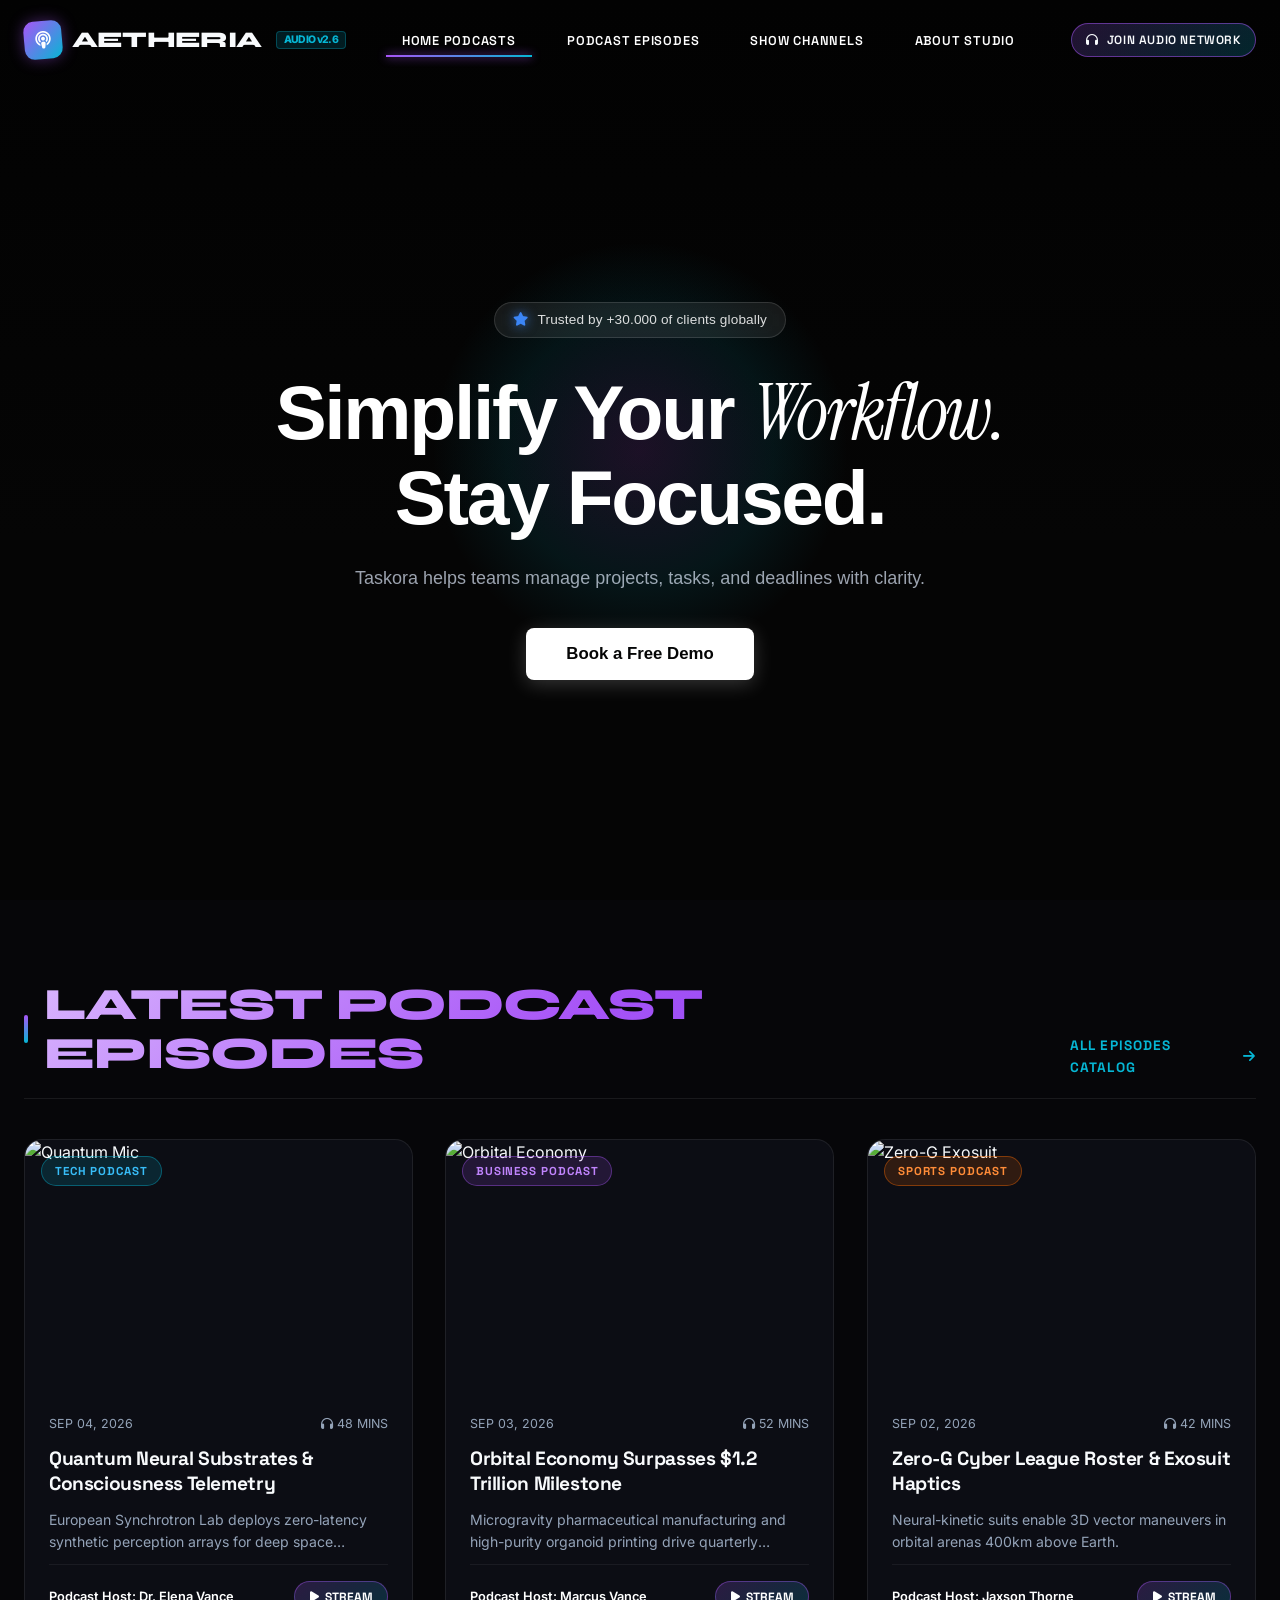
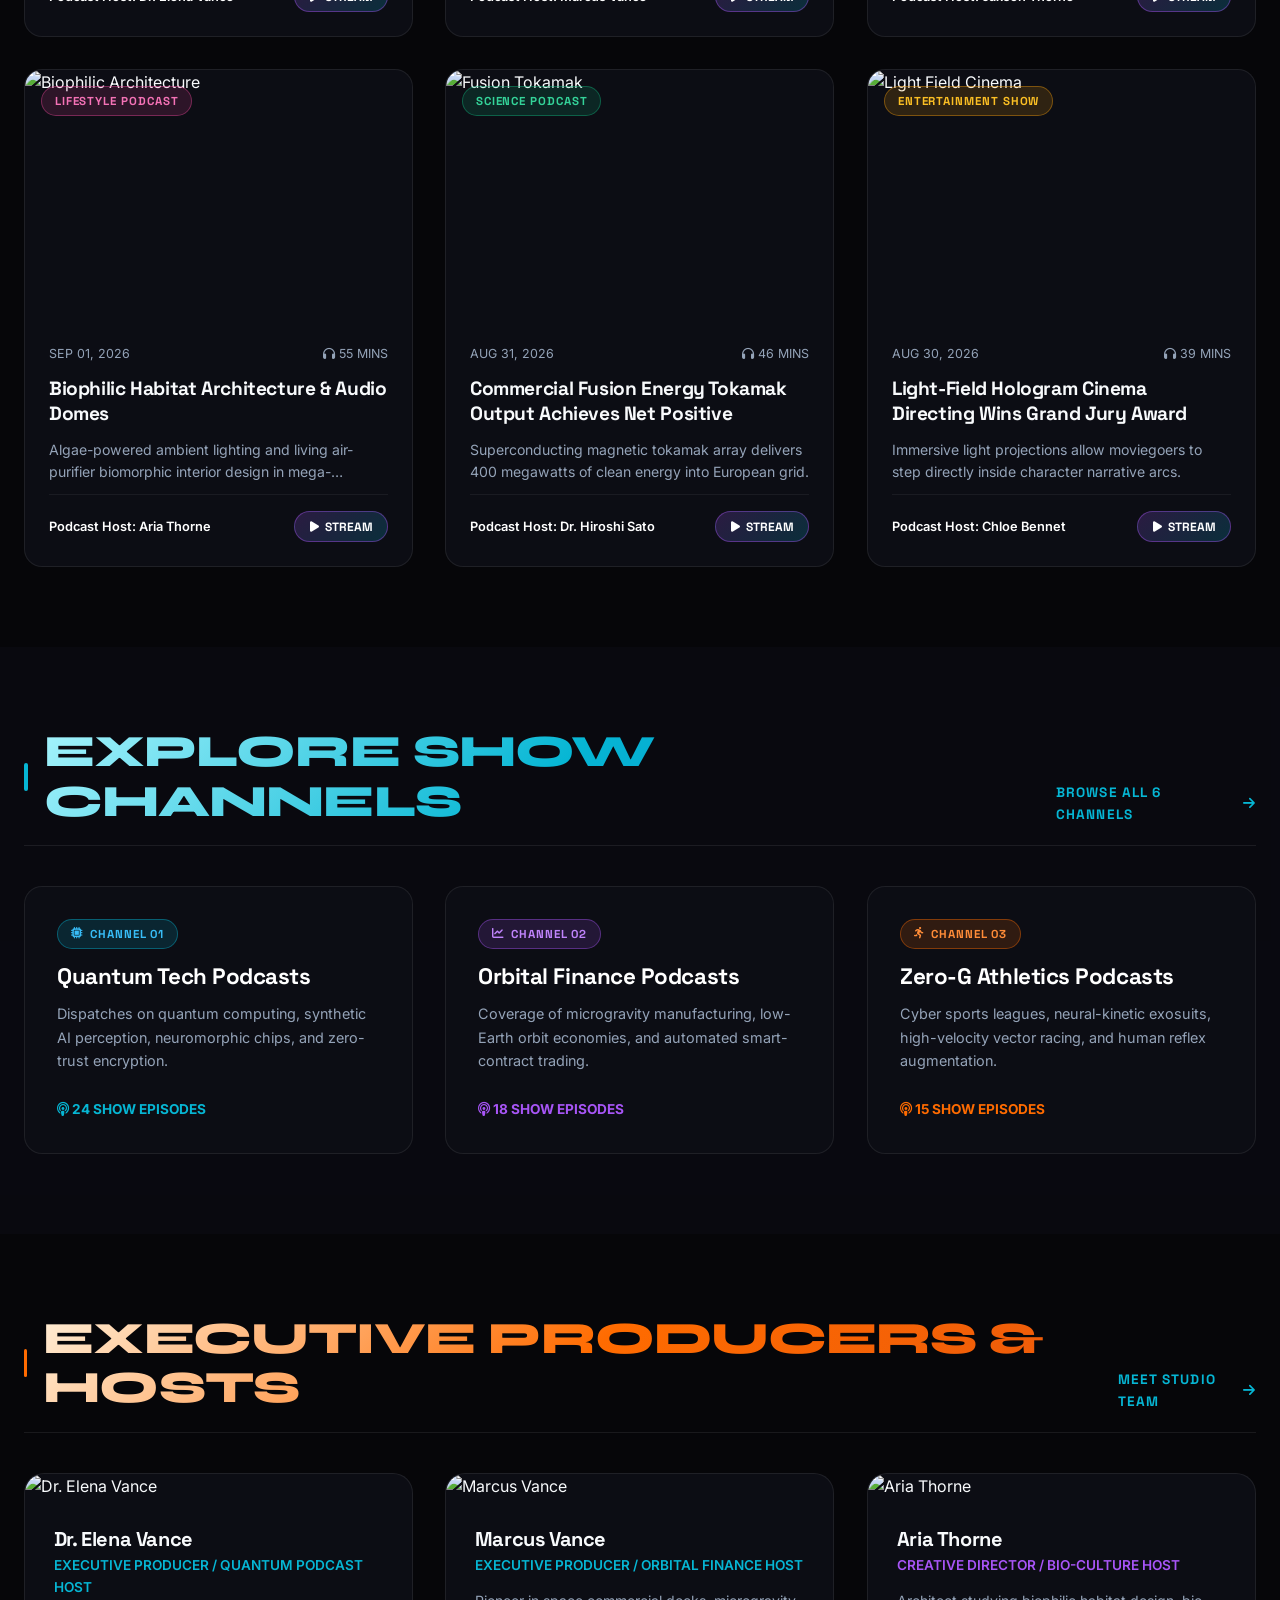
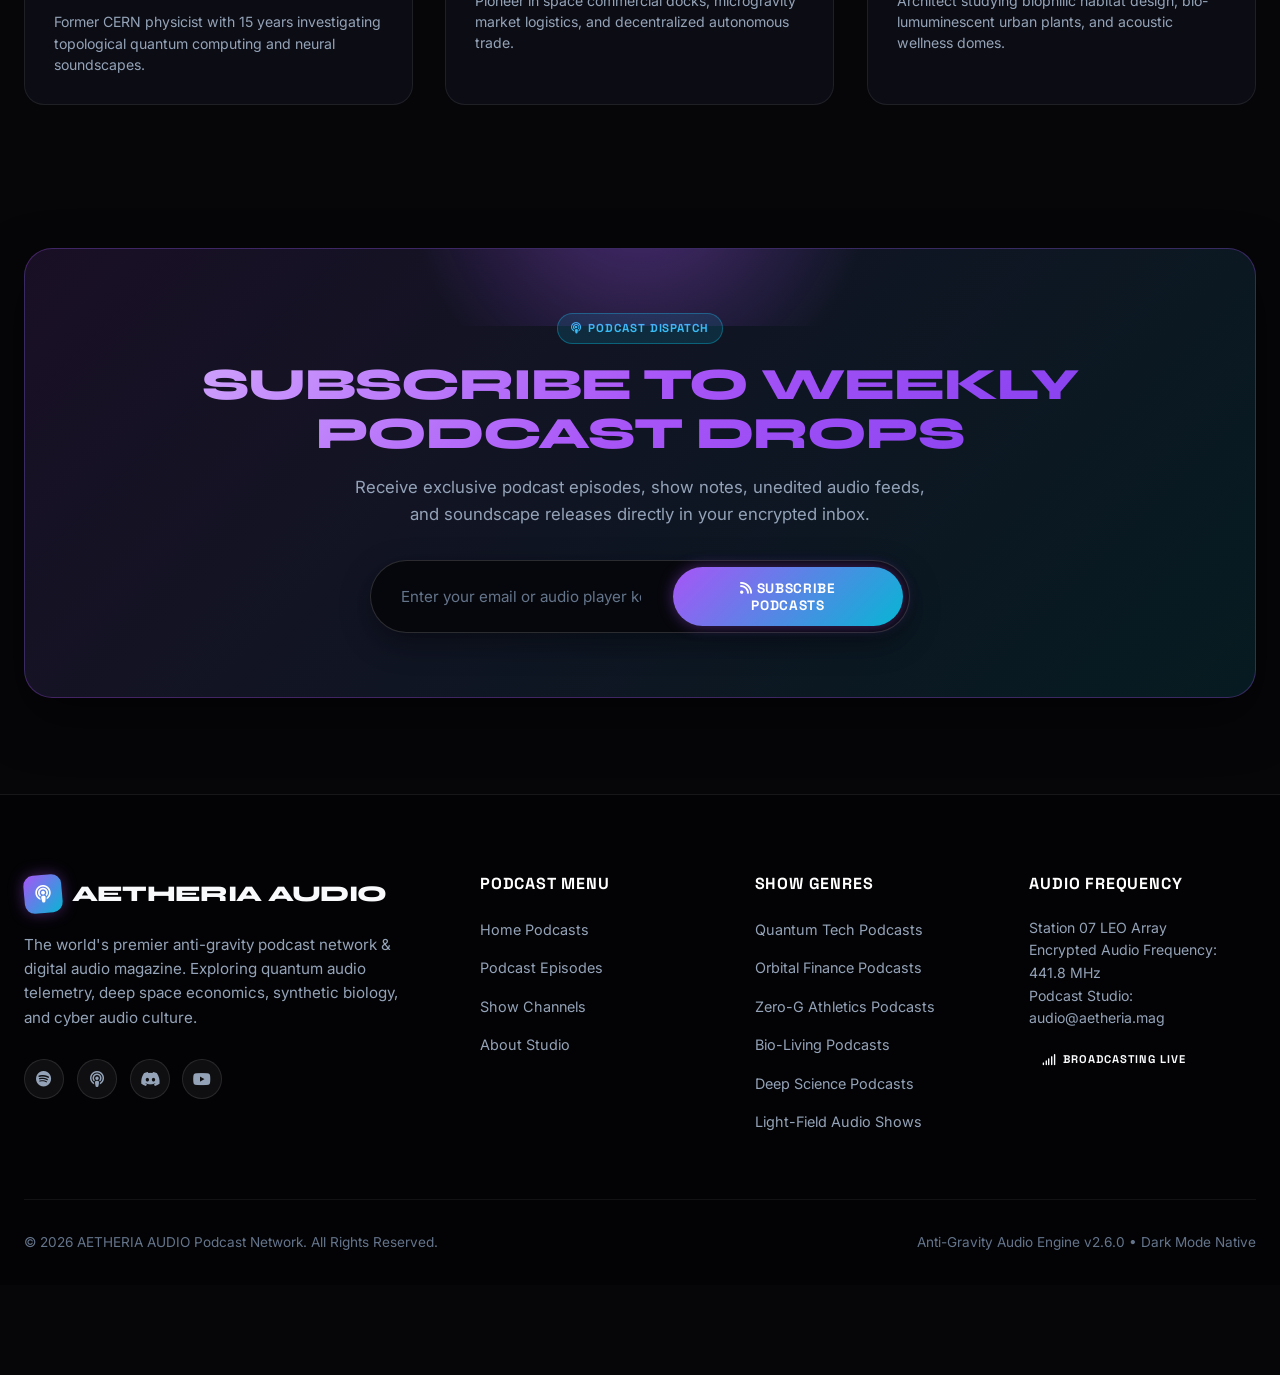
==== index.html @ 80ccce81 "Initial commit" ====
<!DOCTYPE html>
<html lang="en">
<head>
  <meta charset="UTF-8">
  <meta name="viewport" content="width=device-width, initial-scale=1.0">
  <title>AETHERIA AUDIO — Anti-Gravity Futuristic Podcast Magazine</title>
  <meta name="description" content="AETHERIA AUDIO is the world's premier anti-gravity podcast network and digital audio broadcast magazine covering quantum AI, orbital economics, cyber culture, zero-g athletics, and deep science audio episodes.">
  
  <!-- Font Awesome Icons -->
  <link rel="stylesheet" href="https://cdnjs.cloudflare.com/ajax/libs/font-awesome/6.4.0/css/all.min.css">
  <!-- Stylesheets -->
  <link rel="stylesheet" href="css/style.css">
</head>
<body>

  <!-- Custom Cursor Glow -->
  <div id="cursor-glow"></div>

  <!-- Background Particles Canvas -->
  <canvas id="particles-canvas"></canvas>

  <!-- TASKORA SaaS HERO SECTION -->
  <section class="taskora-hero-section">
    
    <!-- 1. HERO BACKGROUND VIDEO -->
    <div class="taskora-video-container">
      <video autoplay loop muted playsinline class="taskora-video-bg">
        <source src="https://d8j0ntlcm91z4.cloudfront.net/user_38xzZboKViGWJOttwIXH07lWA1P/hf_20260201_052917_7fc4e418-3123-40bf-b5ba-394c28eb4b3a.mp4" type="video/mp4">
      </video>
      <div class="taskora-video-overlay"></div>
      <div class="taskora-bottom-fade"></div>
    </div>

    <!-- Header Top Info Bar & Main Navigation Header Wrapper -->
    <header class="news-page-header">
      


      <!-- Main Navigation Header -->
      <div class="main-header">
        <div class="container nav-container">
          <a href="index.html" class="brand-logo">
            <div class="brand-icon"><i class="fas fa-podcast"></i></div>
            AETHERIA <span class="brand-tag">AUDIO v2.6</span>
          </a>

          <!-- PODCAST NAVIGATION MENU -->
          <ul class="nav-menu">
            <li><a href="index.html" class="nav-link active">HOME PODCASTS</a></li>
            <li><a href="news.html" class="nav-link">PODCAST EPISODES</a></li>
            <li><a href="categories.html" class="nav-link">SHOW CHANNELS</a></li>
            <li><a href="about.html" class="nav-link">ABOUT STUDIO</a></li>
          </ul>

          <div class="nav-actions">
            <button class="btn-header-sub" onclick="document.getElementById('newsletter-box').scrollIntoView({behavior:'smooth'})">
              <i class="fas fa-headphones"></i> JOIN AUDIO NETWORK
            </button>
            <button class="mobile-nav-toggle" aria-label="Toggle Navigation">
              <i class="fas fa-bars"></i>
            </button>
          </div>
        </div>
      </div>
    </header>

    <!-- 3. HERO CONTENT CONTAINER -->
    <div class="taskora-hero-content">
      
      <!-- TRUSTED BADGE -->
      <div class="taskora-trusted-badge anim-taskora-fade-1">
        <span class="badge-star"><i class="fas fa-star"></i></span>
        <span class="badge-text">Trusted by +30.000 of clients globally</span>
      </div>

      <!-- MAIN HEADLINE -->
      <h1 class="taskora-headline anim-taskora-fade-2">
        Simplify Your <span class="workflow-serif">Workflow.</span><br>Stay Focused.
      </h1>

      <!-- SUBHEADLINE -->
      <p class="taskora-subheadline anim-taskora-fade-3">
        Taskora helps teams manage projects, tasks, and deadlines with clarity.
      </p>

      <!-- PRIMARY CTA -->
      <div class="taskora-cta-wrap anim-taskora-fade-4">
        <button class="btn-taskora-cta" onclick="showToast('Demo request received! A Taskora Specialist will reach out shortly.')">
          Book a Free Demo
        </button>
      </div>
    </section>

    <!-- LATEST PODCAST EPISODES GRID -->
    <section class="section-padding">
      <div class="container">
        <div class="section-header">
          <div class="section-title-wrapper">
            <div class="section-accent-line"></div>
            <h2 class="headline-section text-gradient-purple">LATEST PODCAST EPISODES</h2>
          </div>
          <a href="news.html" class="view-all-link">ALL EPISODES CATALOG <i class="fas fa-arrow-right"></i></a>
        </div>

        <div class="grid-3">
          
          <article class="anti-gravity-card" data-article-id="1">
            <div class="podcast-cover-wrap">
              <img src="https://images.unsplash.com/photo-1590602847861-f357a9332bbc?auto=format&fit=crop&w=800&q=80" alt="Quantum Mic">
              <span class="badge-category badge-tech" style="position: absolute; top: 1rem; left: 1rem; z-index: 2;">TECH PODCAST</span>
              <div class="play-overlay">
                <button class="podcast-play-btn"><i class="fas fa-play"></i></button>
              </div>
            </div>
            <div class="article-card-body">
              <div class="article-meta">
                <span>SEP 04, 2026</span>
                <span><i class="fas fa-headphones"></i> 48 MINS</span>
              </div>
              <h3 class="article-title">Quantum Neural Substrates & Consciousness Telemetry</h3>
              <p class="article-snippet">European Synchrotron Lab deploys zero-latency synthetic perception arrays for deep space exploration.</p>
              <div class="article-footer">
                <span style="font-weight: 600; color: #fff;">Podcast Host: Dr. Elena Vance</span>
                <button class="btn-listen-now"><i class="fas fa-play"></i> STREAM</button>
              </div>
            </div>
          </article>

          <article class="anti-gravity-card" data-article-id="2">
            <div class="podcast-cover-wrap">
              <img src="https://images.unsplash.com/photo-1478737270239-2f02b77fc618?auto=format&fit=crop&w=800&q=80" alt="Orbital Economy">
              <span class="badge-category badge-business" style="position: absolute; top: 1rem; left: 1rem; z-index: 2;">BUSINESS PODCAST</span>
              <div class="play-overlay">
                <button class="podcast-play-btn"><i class="fas fa-play"></i></button>
              </div>
            </div>
            <div class="article-card-body">
              <div class="article-meta">
                <span>SEP 03, 2026</span>
                <span><i class="fas fa-headphones"></i> 52 MINS</span>
              </div>
              <h3 class="article-title">Orbital Economy Surpasses $1.2 Trillion Milestone</h3>
              <p class="article-snippet">Microgravity pharmaceutical manufacturing and high-purity organoid printing drive quarterly growth.</p>
              <div class="article-footer">
                <span style="font-weight: 600; color: #fff;">Podcast Host: Marcus Vance</span>
                <button class="btn-listen-now"><i class="fas fa-play"></i> STREAM</button>
              </div>
            </div>
          </article>

          <article class="anti-gravity-card" data-article-id="3">
            <div class="podcast-cover-wrap">
              <img src="https://images.unsplash.com/photo-1511671782779-c97d3d27a1d4?auto=format&fit=crop&w=800&q=80" alt="Zero-G Exosuit">
              <span class="badge-category badge-sports" style="position: absolute; top: 1rem; left: 1rem; z-index: 2;">SPORTS PODCAST</span>
              <div class="play-overlay">
                <button class="podcast-play-btn"><i class="fas fa-play"></i></button>
              </div>
            </div>
            <div class="article-card-body">
              <div class="article-meta">
                <span>SEP 02, 2026</span>
                <span><i class="fas fa-headphones"></i> 42 MINS</span>
              </div>
              <h3 class="article-title">Zero-G Cyber League Roster & Exosuit Haptics</h3>
              <p class="article-snippet">Neural-kinetic suits enable 3D vector maneuvers in orbital arenas 400km above Earth.</p>
              <div class="article-footer">
                <span style="font-weight: 600; color: #fff;">Podcast Host: Jaxson Thorne</span>
                <button class="btn-listen-now"><i class="fas fa-play"></i> STREAM</button>
              </div>
            </div>
          </article>

          <article class="anti-gravity-card" data-article-id="4">
            <div class="podcast-cover-wrap">
              <img src="https://images.unsplash.com/photo-1598488035139-bdbb2231ce04?auto=format&fit=crop&w=800&q=80" alt="Biophilic Architecture">
              <span class="badge-category badge-lifestyle" style="position: absolute; top: 1rem; left: 1rem; z-index: 2;">LIFESTYLE PODCAST</span>
              <div class="play-overlay">
                <button class="podcast-play-btn"><i class="fas fa-play"></i></button>
              </div>
            </div>
            <div class="article-card-body">
              <div class="article-meta">
                <span>SEP 01, 2026</span>
                <span><i class="fas fa-headphones"></i> 55 MINS</span>
              </div>
              <h3 class="article-title">Biophilic Habitat Architecture & Audio Domes</h3>
              <p class="article-snippet">Algae-powered ambient lighting and living air-purifier biomorphic interior design in mega-structures.</p>
              <div class="article-footer">
                <span style="font-weight: 600; color: #fff;">Podcast Host: Aria Thorne</span>
                <button class="btn-listen-now"><i class="fas fa-play"></i> STREAM</button>
              </div>
            </div>
          </article>

          <article class="anti-gravity-card" data-article-id="1">
            <div class="podcast-cover-wrap">
              <img src="https://images.unsplash.com/photo-1507668077129-56e32842fceb?auto=format&fit=crop&w=800&q=80" alt="Fusion Tokamak">
              <span class="badge-category badge-science" style="position: absolute; top: 1rem; left: 1rem; z-index: 2;">SCIENCE PODCAST</span>
              <div class="play-overlay">
                <button class="podcast-play-btn"><i class="fas fa-play"></i></button>
              </div>
            </div>
            <div class="article-card-body">
              <div class="article-meta">
                <span>AUG 31, 2026</span>
                <span><i class="fas fa-headphones"></i> 46 MINS</span>
              </div>
              <h3 class="article-title">Commercial Fusion Energy Tokamak Output Achieves Net Positive</h3>
              <p class="article-snippet">Superconducting magnetic tokamak array delivers 400 megawatts of clean energy into European grid.</p>
              <div class="article-footer">
                <span style="font-weight: 600; color: #fff;">Podcast Host: Dr. Hiroshi Sato</span>
                <button class="btn-listen-now"><i class="fas fa-play"></i> STREAM</button>
              </div>
            </div>
          </article>

          <article class="anti-gravity-card" data-article-id="2">
            <div class="podcast-cover-wrap">
              <img src="https://images.unsplash.com/photo-1489599849927-2ee91cede3ba?auto=format&fit=crop&w=800&q=80" alt="Light Field Cinema">
              <span class="badge-category badge-entertainment" style="position: absolute; top: 1rem; left: 1rem; z-index: 2;">ENTERTAINMENT SHOW</span>
              <div class="play-overlay">
                <button class="podcast-play-btn"><i class="fas fa-play"></i></button>
              </div>
            </div>
            <div class="article-card-body">
              <div class="article-meta">
                <span>AUG 30, 2026</span>
                <span><i class="fas fa-headphones"></i> 39 MINS</span>
              </div>
              <h3 class="article-title">Light-Field Hologram Cinema Directing Wins Grand Jury Award</h3>
              <p class="article-snippet">Immersive light projections allow moviegoers to step directly inside character narrative arcs.</p>
              <div class="article-footer">
                <span style="font-weight: 600; color: #fff;">Podcast Host: Chloe Bennet</span>
                <button class="btn-listen-now"><i class="fas fa-play"></i> STREAM</button>
              </div>
            </div>
          </article>

        </div>
      </div>
    </section>

    <!-- SHOW CHANNELS / PODCAST GENRES SECTION -->
    <section class="section-padding" style="background: rgba(12, 13, 20, 0.6);">
      <div class="container">
        <div class="section-header">
          <div class="section-title-wrapper">
            <div class="section-accent-line" style="background: var(--accent-cyan);"></div>
            <h2 class="headline-section text-gradient-cyan">EXPLORE SHOW CHANNELS</h2>
          </div>
          <a href="categories.html" class="view-all-link">BROWSE ALL 6 CHANNELS <i class="fas fa-arrow-right"></i></a>
        </div>

        <div class="grid-3">
          
          <div class="anti-gravity-card" style="padding: 2rem; cursor: pointer;" onclick="window.location.href='categories.html#tech'">
            <span class="badge-category badge-tech" style="margin-bottom: 1rem;"><i class="fas fa-microchip"></i> CHANNEL 01</span>
            <h3 style="font-size: 1.4rem; color: #fff; margin-bottom: 0.8rem;">Quantum Tech Podcasts</h3>
            <p style="font-size: 0.9rem; color: var(--text-muted); line-height: 1.6; margin-bottom: 1.5rem;">
              Dispatches on quantum computing, synthetic AI perception, neuromorphic chips, and zero-trust encryption.
            </p>
            <span style="color: var(--accent-cyan); font-weight: 700; font-size: 0.85rem;"><i class="fas fa-podcast"></i> 24 SHOW EPISODES</span>
          </div>

          <div class="anti-gravity-card" style="padding: 2rem; cursor: pointer;" onclick="window.location.href='categories.html#business'">
            <span class="badge-category badge-business" style="margin-bottom: 1rem;"><i class="fas fa-chart-line"></i> CHANNEL 02</span>
            <h3 style="font-size: 1.4rem; color: #fff; margin-bottom: 0.8rem;">Orbital Finance Podcasts</h3>
            <p style="font-size: 0.9rem; color: var(--text-muted); line-height: 1.6; margin-bottom: 1.5rem;">
              Coverage of microgravity manufacturing, low-Earth orbit economies, and automated smart-contract trading.
            </p>
            <span style="color: var(--accent-purple); font-weight: 700; font-size: 0.85rem;"><i class="fas fa-podcast"></i> 18 SHOW EPISODES</span>
          </div>

          <div class="anti-gravity-card" style="padding: 2rem; cursor: pointer;" onclick="window.location.href='categories.html#sports'">
            <span class="badge-category badge-sports" style="margin-bottom: 1rem;"><i class="fas fa-running"></i> CHANNEL 03</span>
            <h3 style="font-size: 1.4rem; color: #fff; margin-bottom: 0.8rem;">Zero-G Athletics Podcasts</h3>
            <p style="font-size: 0.9rem; color: var(--text-muted); line-height: 1.6; margin-bottom: 1.5rem;">
              Cyber sports leagues, neural-kinetic exosuits, high-velocity vector racing, and human reflex augmentation.
            </p>
            <span style="color: var(--accent-orange); font-weight: 700; font-size: 0.85rem;"><i class="fas fa-podcast"></i> 15 SHOW EPISODES</span>
          </div>

        </div>
      </div>
    </section>

    <!-- EXECUTIVE PRODUCERS & LEAD PODCAST ANCHORS -->
    <section class="section-padding">
      <div class="container">
        <div class="section-header">
          <div class="section-title-wrapper">
            <div class="section-accent-line" style="background: var(--accent-orange);"></div>
            <h2 class="headline-section text-gradient-orange">EXECUTIVE PRODUCERS & HOSTS</h2>
          </div>
          <a href="about.html" class="view-all-link">MEET STUDIO TEAM <i class="fas fa-arrow-right"></i></a>
        </div>

        <div class="editorial-team-grid">
          
          <div class="team-card anti-gravity-card">
            <img src="https://images.unsplash.com/photo-1534528741775-53994a69daeb?auto=format&fit=crop&w=600&q=80" alt="Dr. Elena Vance" class="team-photo">
            <div class="team-info">
              <h3 class="team-name">Dr. Elena Vance</h3>
              <p class="team-title">EXECUTIVE PRODUCER / QUANTUM PODCAST HOST</p>
              <p class="team-bio">Former CERN physicist with 15 years investigating topological quantum computing and neural soundscapes.</p>
            </div>
          </div>

          <div class="team-card anti-gravity-card">
            <img src="https://images.unsplash.com/photo-1507003211169-0a1dd7228f2d?auto=format&fit=crop&w=600&q=80" alt="Marcus Vance" class="team-photo">
            <div class="team-info">
              <h3 class="team-name">Marcus Vance</h3>
              <p class="team-title" style="color: var(--accent-cyan);">EXECUTIVE PRODUCER / ORBITAL FINANCE HOST</p>
              <p class="team-bio">Pioneer in space commercial docks, microgravity market logistics, and decentralized autonomous trade.</p>
            </div>
          </div>

          <div class="team-card anti-gravity-card">
            <img src="https://images.unsplash.com/photo-1517841905240-472988babdf9?auto=format&fit=crop&w=600&q=80" alt="Aria Thorne" class="team-photo">
            <div class="team-info">
              <h3 class="team-name">Aria Thorne</h3>
              <p class="team-title" style="color: var(--accent-purple);">CREATIVE DIRECTOR / BIO-CULTURE HOST</p>
              <p class="team-bio">Architect studying biophilic habitat design, bio-lumuminescent urban plants, and acoustic wellness domes.</p>
            </div>
          </div>

        </div>
      </div>
    </section>

    <!-- PODCAST NEWSLETTER SUBSCRIPTION SECTION -->
    <section class="container" id="newsletter-box">
      <div class="newsletter-section">
        <div class="newsletter-glow"></div>
        <span class="badge-category badge-tech" style="margin-bottom: 1rem;"><i class="fas fa-podcast"></i> PODCAST DISPATCH</span>
        <h2 class="headline-section newsletter-title text-gradient-purple">SUBSCRIBE TO WEEKLY PODCAST DROPS</h2>
        <p class="newsletter-desc">Receive exclusive podcast episodes, show notes, unedited audio feeds, and soundscape releases directly in your encrypted inbox.</p>

        <form class="newsletter-form">
          <input type="email" class="newsletter-input" placeholder="Enter your email or audio player key..." required>
          <button type="submit" class="btn-subscribe"><i class="fas fa-rss"></i> SUBSCRIBE PODCASTS</button>
        </form>
      </div>
    </section>

  </main>

  <!-- PODCAST READER MODAL -->
  <div id="article-modal" class="modal-overlay">
    <div class="modal-container">
      <button class="modal-close-btn" onclick="closeModal()"><i class="fas fa-times"></i></button>
      <div class="modal-body-content"></div>
    </div>
  </div>

  <!-- MAIN FOOTER -->
  <footer class="main-footer">
    <div class="container">
      <div class="footer-grid">
        
        <div>
          <a href="index.html" class="brand-logo">
            <div class="brand-icon"><i class="fas fa-podcast"></i></div>
            AETHERIA AUDIO
          </a>
          <p class="footer-brand-desc">
            The world's premier anti-gravity podcast network & digital audio magazine. Exploring quantum audio telemetry, deep space economics, synthetic biology, and cyber audio culture.
          </p>
          <div class="footer-socials">
            <a href="#" class="social-link" aria-label="Spotify"><i class="fab fa-spotify"></i></a>
            <a href="#" class="social-link" aria-label="Apple Podcasts"><i class="fas fa-podcast"></i></a>
            <a href="#" class="social-link" aria-label="Discord"><i class="fab fa-discord"></i></a>
            <a href="#" class="social-link" aria-label="Youtube"><i class="fab fa-youtube"></i></a>
          </div>
        </div>

        <div>
          <h4 class="footer-col-title">PODCAST MENU</h4>
          <ul class="footer-links-list">
            <li><a href="index.html">Home Podcasts</a></li>
            <li><a href="news.html">Podcast Episodes</a></li>
            <li><a href="categories.html">Show Channels</a></li>
            <li><a href="about.html">About Studio</a></li>
          </ul>
        </div>

        <div>
          <h4 class="footer-col-title">SHOW GENRES</h4>
          <ul class="footer-links-list">
            <li><a href="categories.html#tech">Quantum Tech Podcasts</a></li>
            <li><a href="categories.html#business">Orbital Finance Podcasts</a></li>
            <li><a href="categories.html#sports">Zero-G Athletics Podcasts</a></li>
            <li><a href="categories.html#lifestyle">Bio-Living Podcasts</a></li>
            <li><a href="categories.html#science">Deep Science Podcasts</a></li>
            <li><a href="categories.html#entertainment">Light-Field Audio Shows</a></li>
          </ul>
        </div>

        <div>
          <h4 class="footer-col-title">AUDIO FREQUENCY</h4>
          <p style="font-size: 0.88rem; color: var(--text-muted); line-height: 1.6; margin-bottom: 1rem;">
            Station 07 LEO Array<br>
            Encrypted Audio Frequency: 441.8 MHz<br>
            Podcast Studio: audio@aetheria.mag
          </p>
          <span class="badge-category badge-cyan" style="font-size: 0.7rem;"><i class="fas fa-signal"></i> BROADCASTING LIVE</span>
        </div>

      </div>

      <div class="footer-bottom-bar">
        <span>© 2026 AETHERIA AUDIO Podcast Network. All Rights Reserved.</span>
        <span>Anti-Gravity Audio Engine v2.6.0 • Dark Mode Native</span>
      </div>
    </div>
  </footer>

  <!-- Scripts -->
  <script src="js/main.js"></script>
</body>
</html>
---- css/style.css ----
/* ==========================================================================
   AETHERIA - ANTI-GRAVITY FUTURISTIC PODCAST & AUDIO MAGAZINE
   Design System, CSS Variables, Soundwave Animations & Sticky Player
   ========================================================================== */

@import url('https://fonts.googleapis.com/css2?family=Barlow:wght@300;400;500;600&family=Instrument+Serif:ital@0;1&family=Outfit:wght@300;400;500;600;700;800;900&family=Space+Grotesk:wght@300;400;500;600;700&family=Syne:wght@400;600;700;800&family=Inter:wght@300;400;500;600;700&display=swap');

:root {
  /* Core Palette */
  --bg-dark: #060609;
  --bg-card: #0c0d14;
  --bg-card-hover: #121420;
  --bg-glass: rgba(12, 13, 20, 0.75);
  --bg-glass-border: rgba(255, 255, 255, 0.08);

  /* Typography Colors */
  --text-main: #f8fafc;
  --text-muted: #94a3b8;
  --text-dim: #64748b;

  /* Accent Colors */
  --accent-purple: #a855f7;
  --accent-purple-glow: rgba(168, 85, 247, 0.4);
  --accent-cyan: #06b6d4;
  --accent-cyan-glow: rgba(6, 182, 212, 0.4);
  --accent-orange: #ff6b00;
  --accent-orange-glow: rgba(255, 107, 0, 0.4);
  --accent-magenta: #ec4899;
  --accent-green: #10b981;

  /* Fonts */
  --font-display: 'Syne', 'Outfit', sans-serif;
  --font-title: 'Space Grotesk', 'Outfit', sans-serif;
  --font-body: 'Inter', sans-serif;

  /* Shadows & Depth */
  --shadow-sm: 0 4px 20px rgba(0, 0, 0, 0.4);
  --shadow-glow-purple: 0 0 30px rgba(168, 85, 247, 0.3);
  --shadow-glow-cyan: 0 0 30px rgba(6, 182, 212, 0.3);
  --shadow-glow-orange: 0 0 30px rgba(255, 107, 0, 0.3);

  /* Transitions */
  --transition-fast: 0.2s cubic-bezier(0.16, 1, 0.3, 1);
  --transition-smooth: 0.4s cubic-bezier(0.16, 1, 0.3, 1);
  --transition-bounce: 0.5s cubic-bezier(0.34, 1.56, 0.64, 1);
}

/* Reset & Setup */
*, *::before, *::after {
  box-sizing: border-box;
  margin: 0;
  padding: 0;
}

html {
  scroll-behavior: smooth;
  font-size: 16px;
  background-color: var(--bg-dark);
  color: var(--text-main);
  font-family: var(--font-body);
  overflow-x: hidden;
}

body {
  background-color: var(--bg-dark);
  color: var(--text-main);
  line-height: 1.6;
  min-height: 100vh;
  position: relative;
  overflow-x: hidden;
  -webkit-font-smoothing: antialiased;
  padding-bottom: 90px; /* Space for Sticky Audio Player */
}

/* Custom Cursor Glow */
#cursor-glow {
  position: fixed;
  width: 420px;
  height: 420px;
  border-radius: 50%;
  background: radial-gradient(circle, rgba(168, 85, 247, 0.14) 0%, rgba(6, 182, 212, 0.09) 45%, rgba(0, 0, 0, 0) 70%);
  pointer-events: none;
  z-index: 9999;
  transform: translate(-50%, -50%);
  transition: width 0.3s, height 0.3s, opacity 0.3s;
  mix-blend-mode: screen;
}

/* Background Particle Canvas */
#particles-canvas {
  position: fixed;
  top: 0;
  left: 0;
  width: 100vw;
  height: 100vh;
  pointer-events: none;
  z-index: 0;
  opacity: 0.65;
}

/* Container */
.container {
  width: 100%;
  max-width: 1380px;
  margin: 0 auto;
  padding: 0 1.5rem;
  position: relative;
  z-index: 2;
}

/* Typography */
h1, h2, h3, h4, h5, h6 {
  font-family: var(--font-title);
  color: var(--text-main);
  line-height: 1.1;
  font-weight: 700;
  letter-spacing: -0.02em;
}

.headline-hero {
  font-family: var(--font-display);
  font-size: clamp(2.4rem, 5.2vw, 5rem);
  font-weight: 800;
  text-transform: uppercase;
  letter-spacing: -0.03em;
  line-height: 0.95;
  background: linear-gradient(135deg, #ffffff 40%, #cbd5e1 70%, #94a3b8 100%);
  -webkit-background-clip: text;
  -webkit-text-fill-color: transparent;
}

.headline-section {
  font-family: var(--font-display);
  font-size: clamp(1.8rem, 3.5vw, 2.8rem);
  font-weight: 800;
  text-transform: uppercase;
  letter-spacing: -0.02em;
}

.text-gradient-purple {
  background: linear-gradient(135deg, #d8b4fe 0%, var(--accent-purple) 50%, #7c3aed 100%);
  -webkit-background-clip: text;
  -webkit-text-fill-color: transparent;
}

.text-gradient-cyan {
  background: linear-gradient(135deg, #a5f3fc 0%, var(--accent-cyan) 50%, #0284c7 100%);
  -webkit-background-clip: text;
  -webkit-text-fill-color: transparent;
}

.text-gradient-orange {
  background: linear-gradient(135deg, #ffedd5 0%, var(--accent-orange) 50%, #ea580c 100%);
  -webkit-background-clip: text;
  -webkit-text-fill-color: transparent;
}

/* Header & Top Bar */
.header-top-bar {
  background: rgba(6, 6, 9, 0.92);
  border-bottom: 1px solid rgba(255, 255, 255, 0.06);
  padding: 0.5rem 0;
  font-size: 0.8rem;
  color: var(--text-muted);
}

.header-top-inner {
  display: flex;
  justify-content: space-between;
  align-items: center;
}

.top-bar-badge {
  display: inline-flex;
  align-items: center;
  gap: 0.5rem;
  background: rgba(168, 85, 247, 0.15);
  color: var(--accent-purple);
  padding: 0.2rem 0.65rem;
  border-radius: 20px;
  border: 1px solid rgba(168, 85, 247, 0.3);
  font-weight: 600;
  font-size: 0.75rem;
  letter-spacing: 0.05em;
  text-transform: uppercase;
}

.pulsing-dot {
  width: 7px;
  height: 7px;
  background-color: var(--accent-purple);
  border-radius: 50%;
  box-shadow: 0 0 10px var(--accent-purple);
  animation: pulse-ring 1.8s infinite;
}

@keyframes pulse-ring {
  0% { transform: scale(0.95); box-shadow: 0 0 0 0 rgba(168, 85, 247, 0.7); }
  70% { transform: scale(1); box-shadow: 0 0 0 8px rgba(168, 85, 247, 0); }
  100% { transform: scale(0.95); box-shadow: 0 0 0 0 rgba(168, 85, 247, 0); }
}

.main-header {
  position: sticky;
  top: 0;
  z-index: 100;
  background: rgba(6, 6, 9, 0.88);
  backdrop-filter: blur(20px);
  -webkit-backdrop-filter: blur(20px);
  border-bottom: 1px solid rgba(255, 255, 255, 0.08);
  transition: all 0.3s ease;
}

.main-header.scrolled {
  background: rgba(6, 6, 9, 0.96);
  box-shadow: 0 10px 30px rgba(0, 0, 0, 0.8);
}

.nav-container {
  display: flex;
  align-items: center;
  justify-content: space-between;
  height: 80px;
  gap: 1.5rem;
}

.brand-logo {
  display: flex;
  align-items: center;
  gap: 0.6rem;
  text-decoration: none;
  color: var(--text-main);
  font-family: var(--font-display);
  font-size: 1.6rem;
  font-weight: 800;
  letter-spacing: -0.03em;
  white-space: nowrap;
  flex-shrink: 0;
}

.brand-icon {
  width: 38px;
  height: 38px;
  background: linear-gradient(135deg, var(--accent-purple), var(--accent-cyan));
  border-radius: 10px;
  display: flex;
  align-items: center;
  justify-content: center;
  color: #fff;
  font-size: 1.1rem;
  box-shadow: 0 0 15px var(--accent-purple-glow);
  transform: rotate(-5deg);
  transition: transform 0.3s var(--transition-bounce);
  flex-shrink: 0;
}

.brand-logo:hover .brand-icon {
  transform: rotate(10deg) scale(1.1);
  box-shadow: 0 0 25px var(--accent-cyan-glow);
}

.brand-tag {
  font-size: 0.65rem;
  background: rgba(6, 182, 212, 0.15);
  border: 1px solid rgba(6, 182, 212, 0.3);
  padding: 3px 7px;
  border-radius: 4px;
  font-family: var(--font-body);
  color: var(--accent-cyan);
  display: inline-block;
  margin-left: 0.3rem;
  line-height: 1;
  vertical-align: middle;
}

/* PODCAST NAV MENU */
.nav-menu {
  display: flex;
  align-items: center;
  gap: 1.8rem;
  list-style: none;
  margin: 0;
  padding: 0;
  flex-shrink: 0;
}

.nav-link {
  text-decoration: none;
  color: var(--text-muted);
  font-family: var(--font-title);
  font-size: 0.88rem;
  font-weight: 600;
  letter-spacing: 0.06em;
  text-transform: uppercase;
  position: relative;
  padding: 0.5rem 0;
  transition: color 0.3s ease;
  white-space: nowrap;
}

.nav-link::after {
  content: '';
  position: absolute;
  bottom: 0;
  left: 0;
  width: 0%;
  height: 2px;
  background: linear-gradient(90deg, var(--accent-purple), var(--accent-cyan));
  transition: width 0.3s var(--transition-smooth);
  box-shadow: 0 0 10px var(--accent-purple);
}

.nav-link:hover, .nav-link.active {
  color: var(--text-main);
}

.nav-link:hover::after, .nav-link.active::after {
  width: 100%;
}

.nav-actions {
  display: flex;
  align-items: center;
  gap: 1rem;
  flex-shrink: 0;
}

.btn-header-sub {
  display: inline-flex;
  align-items: center;
  gap: 0.5rem;
  background: linear-gradient(135deg, rgba(168, 85, 247, 0.2), rgba(6, 182, 212, 0.2));
  border: 1px solid rgba(168, 85, 247, 0.5);
  color: var(--text-main);
  padding: 0.55rem 1.2rem;
  border-radius: 30px;
  font-family: var(--font-title);
  font-weight: 600;
  font-size: 0.8rem;
  letter-spacing: 0.05em;
  text-transform: uppercase;
  text-decoration: none;
  cursor: pointer;
  white-space: nowrap;
  transition: all 0.3s ease;
}

.btn-header-sub:hover {
  background: linear-gradient(135deg, var(--accent-purple), var(--accent-cyan));
  box-shadow: 0 0 25px var(--accent-purple-glow);
  transform: translateY(-2px);
  color: #fff;
}

.mobile-nav-toggle {
  display: none;
  background: none;
  border: none;
  color: var(--text-main);
  font-size: 1.5rem;
  cursor: pointer;
}

/* PODCAST AUDIO WAVEFORM ANIMATION */
.sound-wave-anim {
  display: inline-flex;
  align-items: flex-end;
  gap: 3px;
  height: 18px;
}

.wave-bar {
  width: 3px;
  background: var(--accent-cyan);
  border-radius: 3px;
  animation: soundWave 1.2s ease-in-out infinite alternate;
}

.wave-bar:nth-child(1) { height: 30%; animation-delay: 0.1s; }
.wave-bar:nth-child(2) { height: 80%; animation-delay: 0.3s; background: var(--accent-purple); }
.wave-bar:nth-child(3) { height: 100%; animation-delay: 0.2s; }
.wave-bar:nth-child(4) { height: 50%; animation-delay: 0.4s; background: var(--accent-orange); }
.wave-bar:nth-child(5) { height: 90%; animation-delay: 0.15s; }

@keyframes soundWave {
  0% { height: 20%; }
  100% { height: 100%; }
}

/* Anti-Gravity Floating Podcast Cards */
.anti-gravity-card {
  background: var(--bg-card);
  border: 1px solid var(--bg-glass-border);
  border-radius: 18px;
  overflow: hidden;
  position: relative;
  transition: transform 0.4s cubic-bezier(0.16, 1, 0.3, 1), box-shadow 0.4s ease, border-color 0.4s ease;
  transform-style: preserve-3d;
  will-change: transform;
}

.anti-gravity-card:hover {
  transform: translateY(-10px) rotateX(2deg) rotateY(-2deg) scale(1.01);
  border-color: rgba(168, 85, 247, 0.45);
  box-shadow: 0 20px 40px rgba(0, 0, 0, 0.65), 0 0 30px rgba(168, 85, 247, 0.25);
  z-index: 10;
}

.anti-gravity-card::before {
  content: '';
  position: absolute;
  top: 0;
  left: 0;
  right: 0;
  height: 2px;
  background: linear-gradient(90deg, transparent, var(--accent-purple), var(--accent-cyan), transparent);
  opacity: 0;
  transition: opacity 0.4s ease;
}

.anti-gravity-card:hover::before {
  opacity: 1;
}

/* Floating animation helper */
.float-element {
  animation: floatAnim 6s ease-in-out infinite;
}

@keyframes floatAnim {
  0%, 100% { transform: translateY(0px) rotate(0deg); }
  50% { transform: translateY(-12px) rotate(0.8deg); }
}

/* Category Badges */
.badge-category {
  display: inline-flex;
  align-items: center;
  gap: 0.4rem;
  padding: 0.3rem 0.8rem;
  border-radius: 30px;
  font-family: var(--font-title);
  font-size: 0.72rem;
  font-weight: 700;
  letter-spacing: 0.08em;
  text-transform: uppercase;
  width: fit-content;
}

.badge-tech { background: rgba(6, 182, 212, 0.15); color: #38bdf8; border: 1px solid rgba(6, 182, 212, 0.4); }
.badge-business { background: rgba(168, 85, 247, 0.15); color: #c084fc; border: 1px solid rgba(168, 85, 247, 0.4); }
.badge-sports { background: rgba(255, 107, 0, 0.15); color: #ff8c38; border: 1px solid rgba(255, 107, 0, 0.4); }
.badge-lifestyle { background: rgba(236, 72, 153, 0.15); color: #f472b6; border: 1px solid rgba(236, 72, 153, 0.4); }
.badge-science { background: rgba(16, 185, 129, 0.15); color: #34d399; border: 1px solid rgba(16, 185, 129, 0.4); }
.badge-entertainment { background: rgba(245, 158, 11, 0.15); color: #fbbf24; border: 1px solid rgba(245, 158, 11, 0.4); }

/* Play Button Overlay on Podcast Covers */
.podcast-play-btn {
  width: 52px;
  height: 52px;
  border-radius: 50%;
  background: linear-gradient(135deg, var(--accent-purple), var(--accent-cyan));
  color: #fff;
  border: none;
  display: flex;
  align-items: center;
  justify-content: center;
  font-size: 1.1rem;
  cursor: pointer;
  box-shadow: 0 0 20px var(--accent-purple-glow);
  transition: transform 0.3s var(--transition-bounce), box-shadow 0.3s ease;
}

.podcast-play-btn:hover {
  transform: scale(1.15) rotate(5deg);
  box-shadow: 0 0 30px var(--accent-cyan-glow);
}

.podcast-cover-wrap {
  position: relative;
  width: 100%;
  height: 250px;
  overflow: hidden;
}

.podcast-cover-wrap img {
  width: 100%;
  height: 100%;
  object-fit: cover;
  transition: transform 0.6s cubic-bezier(0.16, 1, 0.3, 1);
}

.anti-gravity-card:hover .podcast-cover-wrap img {
  transform: scale(1.08);
}

.play-overlay {
  position: absolute;
  top: 0;
  left: 0;
  width: 100%;
  height: 100%;
  background: rgba(6, 6, 9, 0.45);
  display: flex;
  align-items: center;
  justify-content: center;
  opacity: 0;
  transition: opacity 0.3s ease;
}

.anti-gravity-card:hover .play-overlay {
  opacity: 1;
}

/* Sections */
.section-padding {
  padding: 5rem 0;
  position: relative;
}

.section-header {
  display: flex;
  justify-content: space-between;
  align-items: flex-end;
  margin-bottom: 2.5rem;
  border-bottom: 1px solid rgba(255, 255, 255, 0.08);
  padding-bottom: 1.2rem;
}

.section-title-wrapper {
  display: flex;
  align-items: center;
  gap: 1rem;
}

.section-accent-line {
  width: 4px;
  height: 28px;
  background: linear-gradient(to bottom, var(--accent-purple), var(--accent-cyan));
  border-radius: 2px;
}

.view-all-link {
  color: var(--accent-cyan);
  text-decoration: none;
  font-family: var(--font-title);
  font-size: 0.85rem;
  font-weight: 700;
  letter-spacing: 0.08em;
  text-transform: uppercase;
  display: flex;
  align-items: center;
  gap: 0.4rem;
  transition: gap 0.3s ease, color 0.3s ease;
}

.view-all-link:hover {
  color: var(--accent-purple);
  gap: 0.7rem;
}

/* Hero Grid */
.hero-section {
  padding: 2.5rem 0 4rem;
  position: relative;
}

.hero-grid {
  display: grid;
  grid-template-columns: 1.8fr 1fr;
  gap: 2rem;
}

.hero-featured-card {
  position: relative;
  border-radius: 24px;
  overflow: hidden;
  height: 590px;
  background: var(--bg-card);
  border: 1px solid rgba(255, 255, 255, 0.1);
  display: flex;
  flex-direction: column;
  justify-content: flex-end;
  padding: 3rem;
  box-shadow: 0 20px 50px rgba(0,0,0,0.65);
}

.hero-bg-img {
  position: absolute;
  top: 0;
  left: 0;
  width: 100%;
  height: 100%;
  object-fit: cover;
  transition: transform 0.8s cubic-bezier(0.16, 1, 0.3, 1);
  filter: brightness(0.72) contrast(1.1);
}

.hero-featured-card:hover .hero-bg-img {
  transform: scale(1.05);
  filter: brightness(0.82) contrast(1.15);
}

.hero-overlay {
  position: absolute;
  top: 0;
  left: 0;
  width: 100%;
  height: 100%;
  background: linear-gradient(to top, rgba(6, 6, 9, 0.95) 0%, rgba(6, 6, 9, 0.4) 50%, rgba(6, 6, 9, 0.1) 100%);
  z-index: 1;
}

.hero-content {
  position: relative;
  z-index: 2;
  max-width: 820px;
}

.hero-meta {
  display: flex;
  align-items: center;
  gap: 1rem;
  margin-bottom: 1rem;
  font-size: 0.85rem;
  color: var(--text-muted);
  flex-wrap: wrap;
}

.hero-title {
  margin: 1rem 0 1.2rem;
  cursor: pointer;
}

.hero-excerpt {
  color: #cbd5e1;
  font-size: 1.08rem;
  line-height: 1.6;
  margin-bottom: 1.8rem;
  display: -webkit-box;
  -webkit-line-clamp: 2;
  -webkit-box-orient: vertical;
  overflow: hidden;
}

.hero-author-bar {
  display: flex;
  align-items: center;
  gap: 1rem;
}

.author-avatar {
  width: 46px;
  height: 46px;
  border-radius: 50%;
  object-fit: cover;
  border: 2px solid var(--accent-purple);
  box-shadow: 0 0 10px var(--accent-purple-glow);
}

.author-info {
  display: flex;
  flex-direction: column;
}

.author-name {
  font-weight: 700;
  font-size: 0.9rem;
  color: #fff;
}

.author-role {
  font-size: 0.75rem;
  color: var(--text-muted);
}

/* Today's Broadcast Schedule Box */
.today-updates-box {
  background: var(--bg-card);
  border: 1px solid var(--bg-glass-border);
  border-radius: 20px;
  padding: 1.5rem;
  position: relative;
  overflow: hidden;
}

.updates-header {
  display: flex;
  align-items: center;
  justify-content: space-between;
  margin-bottom: 1.2rem;
  border-bottom: 1px solid rgba(255, 255, 255, 0.08);
  padding-bottom: 0.8rem;
}

.updates-title {
  font-family: var(--font-title);
  font-size: 1.1rem;
  text-transform: uppercase;
  display: flex;
  align-items: center;
  gap: 0.5rem;
}

.update-list {
  display: flex;
  flex-direction: column;
  gap: 1rem;
}

.update-item {
  display: flex;
  gap: 0.8rem;
  padding-bottom: 1rem;
  border-bottom: 1px dashed rgba(255, 255, 255, 0.06);
  cursor: pointer;
  transition: transform 0.2s ease;
  align-items: flex-start;
}

.update-item:last-child {
  border-bottom: none;
  padding-bottom: 0;
}

.update-item:hover {
  transform: translateX(4px);
}

.update-time {
  font-family: var(--font-title);
  font-size: 0.75rem;
  font-weight: 700;
  color: var(--accent-cyan);
  background: rgba(6, 182, 212, 0.1);
  padding: 0.25rem 0.5rem;
  border-radius: 6px;
  white-space: nowrap;
}

.update-text {
  font-size: 0.88rem;
  font-weight: 600;
  color: var(--text-main);
  line-height: 1.4;
  transition: color 0.2s ease;
}

.update-item:hover .update-text {
  color: var(--accent-purple);
}

/* Grids */
.grid-3 { display: grid; grid-template-columns: repeat(3, 1fr); gap: 2rem; }
.grid-4 { display: grid; grid-template-columns: repeat(4, 1fr); gap: 1.5rem; }
.grid-2 { display: grid; grid-template-columns: repeat(2, 1fr); gap: 2rem; }

/* Article/Episode Card Body */
.article-card-body {
  padding: 1.5rem;
  display: flex;
  flex-direction: column;
  gap: 0.8rem;
  flex: 1;
}

.article-meta {
  display: flex;
  align-items: center;
  justify-content: space-between;
  font-size: 0.78rem;
  color: var(--text-muted);
}

.article-title {
  font-size: 1.2rem;
  line-height: 1.3;
  color: var(--text-main);
  transition: color 0.3s ease;
  cursor: pointer;
}

.anti-gravity-card:hover .article-title {
  color: var(--accent-purple);
}

.article-snippet {
  font-size: 0.88rem;
  color: var(--text-muted);
  display: -webkit-box;
  -webkit-line-clamp: 2;
  -webkit-box-orient: vertical;
  overflow: hidden;
  line-height: 1.5;
}

.article-footer {
  margin-top: auto;
  padding-top: 1rem;
  border-top: 1px solid rgba(255, 255, 255, 0.06);
  display: flex;
  align-items: center;
  justify-content: space-between;
  font-size: 0.8rem;
  color: var(--text-muted);
}

.btn-listen-now {
  background: linear-gradient(135deg, rgba(168, 85, 247, 0.2), rgba(6, 182, 212, 0.2));
  border: 1px solid rgba(168, 85, 247, 0.4);
  color: #fff;
  padding: 0.4rem 0.9rem;
  border-radius: 20px;
  font-family: var(--font-title);
  font-size: 0.75rem;
  font-weight: 700;
  cursor: pointer;
  display: flex;
  align-items: center;
  gap: 0.4rem;
  transition: all 0.3s ease;
}

.anti-gravity-card:hover .btn-listen-now {
  background: linear-gradient(135deg, var(--accent-purple), var(--accent-cyan));
  box-shadow: 0 0 15px var(--accent-purple-glow);
  transform: scale(1.05);
}

/* Trending Podcasts Grid */
.trending-grid {
  display: grid;
  grid-template-columns: repeat(2, 1fr);
  gap: 2rem;
}

.trending-card {
  display: flex;
  gap: 1.5rem;
  background: var(--bg-card);
  border: 1px solid var(--bg-glass-border);
  border-radius: 18px;
  padding: 1.5rem;
  position: relative;
  overflow: hidden;
  transition: all 0.3s ease;
}

.trending-card:hover {
  transform: translateY(-5px);
  border-color: rgba(6, 182, 212, 0.4);
  box-shadow: var(--shadow-glow-cyan);
}

.trending-num {
  font-family: var(--font-display);
  font-size: 3.5rem;
  font-weight: 900;
  line-height: 1;
  background: linear-gradient(135deg, rgba(255, 255, 255, 0.3), rgba(255, 255, 255, 0.05));
  -webkit-background-clip: text;
  -webkit-text-fill-color: transparent;
  user-select: none;
}

.trending-card:hover .trending-num {
  background: linear-gradient(135deg, var(--accent-cyan), var(--accent-purple));
  -webkit-background-clip: text;
  -webkit-text-fill-color: transparent;
}

/* Staff Picks Showcase */
.staff-picks-container {
  display: grid;
  grid-template-columns: 1fr 1fr;
  gap: 2.5rem;
  align-items: center;
}

.staff-picks-main {
  position: relative;
  border-radius: 20px;
  overflow: hidden;
  height: 480px;
}

.staff-picks-main img {
  width: 100%;
  height: 100%;
  object-fit: cover;
}

.staff-picks-quote-box {
  background: rgba(12, 13, 20, 0.88);
  backdrop-filter: blur(16px);
  border: 1px solid rgba(168, 85, 247, 0.3);
  border-radius: 20px;
  padding: 2.5rem;
  position: relative;
}

.quote-mark {
  font-family: var(--font-display);
  font-size: 4rem;
  line-height: 1;
  color: var(--accent-purple);
  opacity: 0.4;
  margin-bottom: -1.5rem;
}

/* Top Podcast Hosts / Contributors */
.contributor-card {
  background: var(--bg-card);
  border: 1px solid var(--bg-glass-border);
  border-radius: 20px;
  padding: 2rem 1.5rem;
  text-align: center;
  display: flex;
  flex-direction: column;
  align-items: center;
  gap: 1rem;
  transition: all 0.3s ease;
}

.contributor-card:hover {
  transform: translateY(-8px);
  border-color: rgba(255, 107, 0, 0.4);
  box-shadow: var(--shadow-glow-orange);
}

.contributor-img {
  width: 90px;
  height: 90px;
  border-radius: 50%;
  object-fit: cover;
  border: 3px solid var(--accent-orange);
  box-shadow: 0 0 20px var(--accent-orange-glow);
  transition: transform 0.3s ease;
}

.contributor-card:hover .contributor-img {
  transform: scale(1.1) rotate(5deg);
}

.contributor-name { font-size: 1.1rem; font-weight: 700; }
.contributor-role { font-size: 0.8rem; color: var(--accent-cyan); font-weight: 600; }
.contributor-stats { font-size: 0.75rem; color: var(--text-muted); background: rgba(255, 255, 255, 0.04); padding: 0.3rem 0.8rem; border-radius: 20px; }

/* Newsletter */
.newsletter-section {
  background: linear-gradient(135deg, rgba(168, 85, 247, 0.12), rgba(6, 182, 212, 0.12));
  border: 1px solid rgba(168, 85, 247, 0.3);
  border-radius: 28px;
  padding: 4rem 3rem;
  text-align: center;
  position: relative;
  overflow: hidden;
  margin: 4rem 0;
  box-shadow: 0 20px 50px rgba(0,0,0,0.5);
}

.newsletter-glow {
  position: absolute;
  top: -50%;
  left: 50%;
  transform: translateX(-50%);
  width: 600px;
  height: 300px;
  background: radial-gradient(circle, var(--accent-purple-glow) 0%, rgba(0,0,0,0) 70%);
  pointer-events: none;
}

.newsletter-title { font-size: clamp(2rem, 3.5vw, 2.8rem); margin-bottom: 1rem; }
.newsletter-desc { max-width: 600px; margin: 0 auto 2rem; color: var(--text-muted); font-size: 1.05rem; }

.newsletter-form {
  display: flex;
  max-width: 540px;
  margin: 0 auto;
  gap: 0.5rem;
  background: rgba(6, 6, 9, 0.85);
  border: 1px solid rgba(255, 255, 255, 0.15);
  padding: 6px;
  border-radius: 40px;
  box-shadow: 0 10px 30px rgba(0, 0, 0, 0.4);
}

.newsletter-input {
  flex: 1;
  background: transparent;
  border: none;
  padding: 0.8rem 1.5rem;
  color: #fff;
  font-family: var(--font-body);
  font-size: 0.95rem;
  outline: none;
}

.newsletter-input::placeholder { color: var(--text-dim); }

.btn-subscribe {
  background: linear-gradient(135deg, var(--accent-purple), var(--accent-cyan));
  color: #fff;
  border: none;
  padding: 0.8rem 1.8rem;
  border-radius: 30px;
  font-family: var(--font-title);
  font-weight: 700;
  font-size: 0.85rem;
  letter-spacing: 0.05em;
  text-transform: uppercase;
  cursor: pointer;
  transition: all 0.3s ease;
  box-shadow: 0 0 15px var(--accent-purple-glow);
}

.btn-subscribe:hover { transform: scale(1.04); box-shadow: 0 0 25px var(--accent-cyan-glow); }

/* Toast */
.toast-msg {
  position: fixed;
  bottom: 110px; /* Above sticky audio bar */
  right: 2rem;
  background: var(--bg-card);
  border: 1px solid var(--accent-purple);
  color: #fff;
  padding: 1rem 1.5rem;
  border-radius: 12px;
  box-shadow: 0 10px 30px rgba(0,0,0,0.8), var(--shadow-glow-purple);
  z-index: 10000;
  display: flex;
  align-items: center;
  gap: 0.8rem;
  transform: translateY(100px);
  opacity: 0;
  transition: all 0.4s cubic-bezier(0.16, 1, 0.3, 1);
}

.toast-msg.show { transform: translateY(0); opacity: 1; }

/* NEWS / EPISODES STYLES */
.news-hero { padding: 3rem 0; }

.news-filter-bar {
  display: flex;
  align-items: center;
  justify-content: space-between;
  gap: 1.5rem;
  margin-bottom: 2.5rem;
  flex-wrap: wrap;
}

.category-tags-scroll { display: flex; gap: 0.6rem; flex-wrap: wrap; }

.filter-tag {
  background: var(--bg-card);
  border: 1px solid var(--bg-glass-border);
  color: var(--text-muted);
  padding: 0.5rem 1.2rem;
  border-radius: 30px;
  font-family: var(--font-title);
  font-size: 0.82rem;
  font-weight: 600;
  cursor: pointer;
  transition: all 0.3s ease;
  user-select: none;
}

.filter-tag:hover, .filter-tag.active {
  background: linear-gradient(135deg, var(--accent-purple), var(--accent-cyan));
  color: #fff;
  border-color: transparent;
  box-shadow: 0 0 15px var(--accent-purple-glow);
}

.search-box-wrap { position: relative; min-width: 280px; }

.search-input {
  width: 100%;
  background: var(--bg-card);
  border: 1px solid var(--bg-glass-border);
  padding: 0.65rem 1.2rem 0.65rem 2.8rem;
  border-radius: 30px;
  color: #fff;
  font-family: var(--font-body);
  font-size: 0.9rem;
  outline: none;
  transition: border-color 0.3s ease, box-shadow 0.3s ease;
}

.search-input:focus { border-color: var(--accent-cyan); box-shadow: 0 0 15px var(--accent-cyan-glow); }
.search-icon { position: absolute; left: 1rem; top: 50%; transform: translateY(-50%); color: var(--text-dim); pointer-events: none; }

.news-layout-wrapper { display: grid; grid-template-columns: 2.3fr 1fr; gap: 2.5rem; }
.news-sidebar { display: flex; flex-direction: column; gap: 2rem; position: sticky; top: 100px; height: fit-content; }

.sidebar-widget { background: var(--bg-card); border: 1px solid var(--bg-glass-border); border-radius: 20px; padding: 1.8rem; }
.widget-title { font-size: 1.1rem; text-transform: uppercase; margin-bottom: 1.2rem; border-bottom: 1px solid rgba(255, 255, 255, 0.08); padding-bottom: 0.6rem; display: flex; align-items: center; gap: 0.5rem; }

.load-more-wrap { text-align: center; margin-top: 3rem; }

.btn-load-more {
  background: var(--bg-card);
  border: 1px solid var(--accent-cyan);
  color: var(--accent-cyan);
  padding: 0.9rem 2.5rem;
  border-radius: 30px;
  font-family: var(--font-title);
  font-weight: 700;
  font-size: 0.9rem;
  letter-spacing: 0.08em;
  text-transform: uppercase;
  cursor: pointer;
  transition: all 0.3s ease;
}

.btn-load-more:hover { background: var(--accent-cyan); color: #000; box-shadow: var(--shadow-glow-cyan); transform: translateY(-2px); }

/* CATEGORIES STYLES */
.category-hero-header { text-align: center; padding: 4rem 0 3rem; }
.category-hero-header p { max-width: 600px; margin: 1rem auto 0; color: var(--text-muted); font-size: 1.1rem; }
.category-nav-pills { display: flex; justify-content: center; gap: 0.8rem; flex-wrap: wrap; margin-bottom: 3.5rem; }

.pill-btn {
  background: var(--bg-card);
  border: 1px solid var(--bg-glass-border);
  color: var(--text-muted);
  padding: 0.7rem 1.6rem;
  border-radius: 40px;
  font-family: var(--font-title);
  font-weight: 700;
  font-size: 0.88rem;
  letter-spacing: 0.05em;
  text-transform: uppercase;
  text-decoration: none;
  cursor: pointer;
  transition: all 0.3s ease;
}

.pill-btn:hover, .pill-btn.active {
  background: linear-gradient(135deg, var(--accent-purple), var(--accent-cyan));
  color: #fff;
  border-color: transparent;
  box-shadow: 0 0 20px var(--accent-purple-glow);
}

.category-section-block { margin-bottom: 5rem; scroll-margin-top: 100px; }
.category-block-header { display: flex; align-items: center; justify-content: space-between; margin-bottom: 2rem; padding-bottom: 1rem; border-bottom: 2px solid rgba(255, 255, 255, 0.08); }

/* ABOUT STYLES */
.about-hero { padding: 5rem 0 4rem; text-align: center; }
.about-hero-headline { font-family: var(--font-display); font-size: clamp(2.4rem, 6vw, 5.2rem); text-transform: uppercase; line-height: 0.95; margin-bottom: 1.5rem; }
.about-intro-lead { font-size: 1.25rem; max-width: 800px; margin: 0 auto 3rem; color: #cbd5e1; line-height: 1.7; }

.about-stats-grid { display: grid; grid-template-columns: repeat(4, 1fr); gap: 1.5rem; margin: 4rem 0; }

.stat-box { background: var(--bg-card); border: 1px solid var(--bg-glass-border); border-radius: 20px; padding: 2rem 1.5rem; text-align: center; transition: transform 0.3s ease; }
.stat-box:hover { transform: translateY(-5px); border-color: rgba(6, 182, 212, 0.4); }

.stat-number { font-family: var(--font-display); font-size: 3rem; font-weight: 800; color: var(--accent-cyan); line-height: 1; margin-bottom: 0.5rem; }
.stat-label { font-size: 0.85rem; color: var(--text-muted); text-transform: uppercase; letter-spacing: 0.05em; }

.story-mission-grid { display: grid; grid-template-columns: 1fr 1fr; gap: 3rem; margin: 5rem 0; align-items: center; }
.story-card { background: var(--bg-card); border: 1px solid var(--bg-glass-border); border-radius: 24px; padding: 3rem; }
.mission-pillars { display: flex; flex-direction: column; gap: 1.5rem; margin-top: 1.5rem; }

.pillar-item { display: flex; gap: 1rem; align-items: flex-start; }
.pillar-icon { width: 40px; height: 40px; border-radius: 10px; background: rgba(168, 85, 247, 0.15); color: var(--accent-purple); display: flex; align-items: center; justify-content: center; font-size: 1.2rem; flex-shrink: 0; }

.editorial-team-grid { display: grid; grid-template-columns: repeat(3, 1fr); gap: 2rem; }
.team-card { background: var(--bg-card); border: 1px solid var(--bg-glass-border); border-radius: 20px; overflow: hidden; transition: all 0.4s ease; }
.team-card:hover { transform: translateY(-8px); border-color: rgba(168, 85, 247, 0.4); box-shadow: var(--shadow-glow-purple); }

.team-photo { width: 100%; height: 280px; object-fit: cover; transition: transform 0.6s ease; }
.team-card:hover .team-photo { transform: scale(1.05); }

.team-info { padding: 1.8rem; }
.team-name { font-size: 1.25rem; margin-bottom: 0.3rem; }
.team-title { color: var(--accent-cyan); font-size: 0.85rem; font-weight: 600; margin-bottom: 0.8rem; }
.team-bio { font-size: 0.88rem; color: var(--text-muted); line-height: 1.5; }

.contact-section-wrap { display: grid; grid-template-columns: 1fr 1fr; gap: 3rem; margin: 4rem 0; background: var(--bg-card); border: 1px solid var(--bg-glass-border); border-radius: 28px; padding: 3.5rem; }
.contact-info-list { display: flex; flex-direction: column; gap: 1.8rem; margin-top: 2rem; }
.contact-info-item { display: flex; gap: 1.2rem; align-items: center; }
.contact-icon-box { width: 50px; height: 50px; border-radius: 14px; background: rgba(6, 182, 212, 0.15); color: var(--accent-cyan); display: flex; align-items: center; justify-content: center; font-size: 1.3rem; }

.contact-form { display: flex; flex-direction: column; gap: 1.2rem; }
.form-group { display: flex; flex-direction: column; gap: 0.5rem; }
.form-label { font-size: 0.85rem; font-weight: 600; color: var(--text-muted); }
.form-input, .form-textarea { background: rgba(6, 6, 9, 0.85); border: 1px solid rgba(255, 255, 255, 0.12); border-radius: 12px; padding: 0.8rem 1.2rem; color: #fff; font-family: var(--font-body); font-size: 0.95rem; outline: none; transition: border-color 0.3s ease; }
.form-input:focus, .form-textarea:focus { border-color: var(--accent-purple); box-shadow: 0 0 15px var(--accent-purple-glow); }
.form-textarea { resize: vertical; min-height: 120px; }

/* MODAL EPISODE PLAYER */
.modal-overlay { position: fixed; top: 0; left: 0; width: 100vw; height: 100vh; background: rgba(6, 6, 9, 0.92); backdrop-filter: blur(15px); z-index: 10000; display: flex; justify-content: center; align-items: center; opacity: 0; pointer-events: none; transition: opacity 0.3s ease; padding: 2rem; }
.modal-overlay.active { opacity: 1; pointer-events: auto; }
.modal-container { background: var(--bg-card); border: 1px solid var(--accent-purple); box-shadow: var(--shadow-glow-purple); border-radius: 24px; max-width: 850px; width: 100%; max-height: 90vh; overflow-y: auto; position: relative; padding: 3rem; transform: scale(0.9); transition: transform 0.3s var(--transition-bounce); }
.modal-overlay.active .modal-container { transform: scale(1); }

.modal-close-btn { position: absolute; top: 1.5rem; right: 1.5rem; background: rgba(255, 255, 255, 0.1); border: none; color: #fff; width: 40px; height: 40px; border-radius: 50%; cursor: pointer; display: flex; align-items: center; justify-content: center; font-size: 1.2rem; transition: background 0.2s ease; }
.modal-close-btn:hover { background: var(--accent-orange); }

/* STICKY BOTTOM AUDIO PLAYER BAR */
.sticky-audio-player {
  position: fixed;
  bottom: 0;
  left: 0;
  width: 100vw;
  height: 80px;
  background: rgba(12, 13, 20, 0.95);
  backdrop-filter: blur(20px);
  border-top: 1px solid rgba(168, 85, 247, 0.4);
  box-shadow: 0 -10px 30px rgba(0, 0, 0, 0.8), 0 0 20px rgba(168, 85, 247, 0.2);
  z-index: 999;
  display: flex;
  align-items: center;
  padding: 0 2rem;
  gap: 2rem;
  transition: transform 0.4s cubic-bezier(0.16, 1, 0.3, 1), opacity 0.4s ease;
}

.sticky-player-hidden {
  transform: translateY(100%);
  opacity: 0;
}

.player-track-info {
  display: flex;
  align-items: center;
  gap: 1rem;
  width: 320px;
}

.player-thumb {
  width: 50px;
  height: 50px;
  border-radius: 10px;
  object-fit: cover;
  border: 1px solid var(--accent-purple);
}

.player-title {
  font-weight: 700;
  font-size: 0.9rem;
  color: #fff;
  white-space: nowrap;
  overflow: hidden;
  text-overflow: ellipsis;
}

.player-show-name {
  font-size: 0.75rem;
  color: var(--accent-cyan);
}

.player-controls {
  flex: 1;
  display: flex;
  flex-direction: column;
  align-items: center;
  gap: 0.4rem;
}

.player-btns {
  display: flex;
  align-items: center;
  gap: 1.5rem;
}

.btn-player-action {
  background: none;
  border: none;
  color: var(--text-muted);
  font-size: 1.1rem;
  cursor: pointer;
  transition: color 0.2s ease, transform 0.2s ease;
}

.btn-player-action:hover {
  color: var(--accent-cyan);
  transform: scale(1.1);
}

.btn-player-play {
  width: 44px;
  height: 44px;
  border-radius: 50%;
  background: linear-gradient(135deg, var(--accent-purple), var(--accent-cyan));
  color: #fff;
  border: none;
  display: flex;
  align-items: center;
  justify-content: center;
  font-size: 1rem;
  cursor: pointer;
  box-shadow: 0 0 15px var(--accent-purple-glow);
  transition: transform 0.2s ease;
}

.btn-player-play:hover {
  transform: scale(1.1);
  box-shadow: 0 0 25px var(--accent-cyan-glow);
}

.player-progress-wrap {
  width: 100%;
  max-width: 500px;
  display: flex;
  align-items: center;
  gap: 0.8rem;
  font-size: 0.75rem;
  color: var(--text-dim);
}

.player-bar {
  flex: 1;
  height: 5px;
  background: rgba(255, 255, 255, 0.1);
  border-radius: 5px;
  position: relative;
  cursor: pointer;
  overflow: hidden;
}

.player-fill {
  width: 40%;
  height: 100%;
  background: linear-gradient(90deg, var(--accent-purple), var(--accent-cyan));
  border-radius: 5px;
  box-shadow: 0 0 10px var(--accent-cyan);
}

/* FOOTER */
.main-footer {
  background: #030305;
  border-top: 1px solid rgba(255, 255, 255, 0.08);
  padding: 5rem 0 2rem;
  margin-top: 6rem;
  position: relative;
  z-index: 2;
}

.footer-grid { display: grid; grid-template-columns: 1.8fr 1fr 1fr 1fr; gap: 3rem; margin-bottom: 4rem; }
.footer-brand-desc { color: var(--text-muted); font-size: 0.95rem; margin: 1.2rem 0 1.8rem; line-height: 1.6; max-width: 380px; }
.footer-socials { display: flex; gap: 0.8rem; }

.social-link {
  width: 40px;
  height: 40px;
  border-radius: 50%;
  background: rgba(255, 255, 255, 0.05);
  border: 1px solid rgba(255, 255, 255, 0.1);
  color: var(--text-muted);
  display: flex;
  align-items: center;
  justify-content: center;
  text-decoration: none;
  transition: all 0.3s ease;
}

.social-link:hover {
  background: linear-gradient(135deg, var(--accent-purple), var(--accent-cyan));
  color: #fff;
  border-color: transparent;
  transform: translateY(-3px);
  box-shadow: 0 0 15px var(--accent-purple-glow);
}

.footer-col-title { font-family: var(--font-title); font-size: 1rem; text-transform: uppercase; letter-spacing: 0.05em; margin-bottom: 1.5rem; color: #fff; }
.footer-links-list { list-style: none; display: flex; flex-direction: column; gap: 0.8rem; }
.footer-links-list a { color: var(--text-muted); text-decoration: none; font-size: 0.9rem; transition: color 0.2s ease, padding-left 0.2s ease; }
.footer-links-list a:hover { color: var(--accent-cyan); padding-left: 4px; }
.footer-bottom-bar { border-top: 1px solid rgba(255, 255, 255, 0.06); padding-top: 2rem; display: flex; justify-content: space-between; align-items: center; font-size: 0.85rem; color: var(--text-dim); }

/* MEDIA QUERIES */
@media (max-width: 1280px) {
  .nav-menu { gap: 1.2rem; }
  .nav-link { font-size: 0.8rem; }
  .brand-logo { font-size: 1.4rem; }
  .btn-header-sub { padding: 0.5rem 0.9rem; font-size: 0.75rem; }
}

@media (max-width: 1024px) {
  .hero-grid { grid-template-columns: 1fr; }
  .news-layout-wrapper { grid-template-columns: 1fr; }
  .news-sidebar { position: static; }
  .grid-4, .grid-3 { grid-template-columns: repeat(2, 1fr); }
  .footer-grid { grid-template-columns: 1fr 1fr; }
  .story-mission-grid, .contact-section-wrap, .staff-picks-container { grid-template-columns: 1fr; }
  .about-stats-grid { grid-template-columns: repeat(2, 1fr); }
  .nav-menu { gap: 1rem; }
}

@media (max-width: 768px) {
  .mobile-nav-toggle { display: block; }
  .nav-menu {
    position: fixed;
    top: 80px;
    left: 0;
    width: 100vw;
    background: rgba(6, 6, 9, 0.98);
    backdrop-filter: blur(20px);
    flex-direction: column;
    padding: 2rem 0;
    gap: 1.5rem;
    border-bottom: 1px solid rgba(255, 255, 255, 0.1);
    transform: translateY(-150%);
    transition: transform 0.4s ease;
  }
  .nav-menu.mobile-open { transform: translateY(0); }
  .grid-3, .grid-4, .trending-grid, .editorial-team-grid { grid-template-columns: 1fr; }
  .hero-featured-card { height: 460px; padding: 1.5rem; }
  .footer-grid { grid-template-columns: 1fr; }
  .footer-bottom-bar { flex-direction: column; gap: 1rem; text-align: center; }
  .sticky-audio-player { padding: 0 1rem; gap: 1rem; }
  .player-track-info { width: 180px; }
}

/* ==========================================================================
   CINEMATIC VIDEO HERO SECTION (Podcast Episodes Page)
   ========================================================================== */

/* Header floating over video on news page */
.news-page-header {
  position: absolute;
  top: 0;
  left: 0;
  width: 100%;
  z-index: 100;
  background: transparent !important;
  pointer-events: auto;
}

.news-page-header .header-top-bar {
  background: rgba(6, 6, 9, 0.4) !important;
  backdrop-filter: blur(10px);
  -webkit-backdrop-filter: blur(10px);
  border-bottom: 1px solid rgba(255, 255, 255, 0.08);
  position: relative;
}

.news-page-header .main-header {
  position: relative !important;
  top: auto !important;
  background: transparent !important;
  backdrop-filter: none !important;
  -webkit-backdrop-filter: none !important;
  border-bottom: none !important;
  box-shadow: none !important;
}

.news-page-header .nav-link {
  font-family: var(--font-title);
  color: #ffffff;
  padding: 0.5rem 1rem;
  border-radius: 4px;
  transition: background 0.3s ease, color 0.3s ease;
}

.news-page-header .nav-link:hover {
  background: rgba(255, 255, 255, 0.10);
  color: #ffffff;
}

/* Fullscreen Hero Section */
.cinematic-hero-section {
  position: relative;
  width: 100%;
  min-height: 100vh;
  overflow: hidden;
  display: flex;
  flex-direction: column;
  justify-content: center;
  align-items: center;
  box-sizing: border-box;
  padding-top: 160px;
  padding-bottom: 80px;
}

/* Fullscreen Background Video - NO overlays, NO filters, original colors preserved */
.hero-video-bg {
  position: absolute;
  top: 0;
  left: 0;
  width: 100%;
  height: 100%;
  object-fit: cover;
  z-index: 0;
  pointer-events: none;
  filter: none !important;
  opacity: 1 !important;
}

/* Hero Content Wrapper */
.hero-content-wrapper {
  position: relative;
  z-index: 10;
  width: 100%;
  max-width: 1100px;
  margin: 0 auto;
  padding: 0 1.5rem;
  display: flex;
  justify-content: center;
  align-items: center;
  box-sizing: border-box;
}

/* Central Framed Container - Four 7px White Corner Accents, NO borders */
.hero-framed-container {
  position: relative;
  width: 100%;
  max-width: 850px;
  padding: 3rem 2.5rem;
  text-align: center;
  display: flex;
  flex-direction: column;
  align-items: center;
  box-sizing: border-box;
}

/* 4 White 7px Corner Accents */
.corner-accent {
  position: absolute;
  width: 7px;
  height: 7px;
  background: #FFFFFF;
  z-index: 15;
  animation: cornerScale 0.6s cubic-bezier(0.16, 1, 0.3, 1) 0.1s forwards;
  opacity: 0;
  transform: scale(0.5);
}

.corner-tl { top: 0; left: 0; }
.corner-tr { top: 0; right: 0; }
.corner-bl { bottom: 0; left: 0; }
.corner-br { bottom: 0; right: 0; }

@keyframes cornerScale {
  to {
    opacity: 1;
    transform: scale(1);
  }
}

/* Liquid Glass Featured Badge */
.hero-badge-outer {
  display: inline-flex;
  align-items: center;
  justify-content: center;
  background: rgba(255, 255, 255, 0.10);
  backdrop-filter: blur(4px);
  -webkit-backdrop-filter: blur(4px);
  border-radius: 9999px;
  padding: 4px;
  margin-bottom: 2rem;
  cursor: pointer;
  transition: transform 0.3s ease, background 0.3s ease;
}

.hero-badge-outer:hover {
  transform: translateY(-2px) scale(1.03);
  background: rgba(255, 255, 255, 0.18);
}

.hero-badge-inner {
  background: rgba(255, 255, 255, 0.90);
  backdrop-filter: blur(12px);
  -webkit-backdrop-filter: blur(12px);
  color: #171717;
  font-family: var(--font-title);
  font-size: 0.78rem;
  font-weight: 700;
  letter-spacing: 0.08em;
  padding: 6px 18px;
  border-radius: 9999px;
  line-height: 1.2;
}

/* Main Headline */
.hero-main-headline {
  display: flex;
  flex-direction: column;
  align-items: center;
  justify-content: center;
  gap: 0.2rem;
  margin-bottom: 1.5rem;
  width: 100%;
}

.headline-line1 {
  font-family: var(--font-display);
  font-weight: 700;
  font-size: clamp(36px, 5vw, 64px);
  color: #FFFFFF;
  line-height: 1.1;
  letter-spacing: -0.02em;
  display: block;
}

.headline-line2 {
  font-family: 'Instrument Serif', serif;
  font-style: italic;
  font-size: clamp(36px, 5vw, 64px);
  color: #FFFFFF;
  line-height: 1.1;
  display: block;
}

/* Sub-headline Paragraph */
.hero-subheadline {
  font-family: var(--font-body);
  font-size: clamp(15px, 2vw, 18px);
  line-height: 1.6;
  color: rgba(255, 255, 255, 0.85);
  max-width: 680px;
  margin: 0 auto 2.2rem auto;
  font-weight: 400;
}

/* CTA Buttons */
.hero-cta-group {
  display: flex;
  align-items: center;
  justify-content: center;
  gap: 1.2rem;
  flex-wrap: wrap;
}

.hero-btn {
  background: #F8F8F8;
  color: #171717;
  font-family: var(--font-title);
  font-weight: 700;
  font-size: 0.85rem;
  letter-spacing: 0.08em;
  padding: 14px 34px;
  border-radius: 2px;
  border: none;
  cursor: pointer;
  transition: background-color 0.3s ease, transform 0.2s ease, color 0.3s ease;
  white-space: nowrap;
}

.hero-btn:hover {
  background-color: #FFFFFF;
  transform: translateY(-2px);
}

/* Entrance Animations */
.anim-fade-up-1 {
  animation: heroFadeUp 0.8s cubic-bezier(0.16, 1, 0.3, 1) 0.1s forwards;
  opacity: 0;
}

.anim-fade-up-2 {
  animation: heroFadeUp 0.8s cubic-bezier(0.16, 1, 0.3, 1) 0.2s forwards;
  opacity: 0;
}

.anim-fade-up-3 {
  animation: heroFadeUp 0.8s cubic-bezier(0.16, 1, 0.3, 1) 0.35s forwards;
  opacity: 0;
}

.anim-fade-up-4 {
  animation: heroFadeUp 0.8s cubic-bezier(0.16, 1, 0.3, 1) 0.5s forwards;
  opacity: 0;
}

.anim-fade-up-5 {
  animation: heroFadeUp 0.8s cubic-bezier(0.16, 1, 0.3, 1) 0.65s forwards;
  opacity: 0;
}

@keyframes heroFadeUp {
  from {
    opacity: 0;
    transform: translateY(25px);
  }
  to {
    opacity: 1;
    transform: translateY(0);
  }
}

/* Responsive Scaling for Mobile / Tablets */
@media (max-width: 768px) {
  .hero-content-wrapper {
    padding-bottom: 120px;
  }
  .hero-framed-container {
    padding: 2rem 1rem;
  }
  .hero-cta-group {
    flex-direction: column;
    width: 100%;
  }
  .hero-btn {
    width: 100%;
  }
}

/* ==========================================================================
   TASKORA - HIGH-FIDELITY SaaS HERO SECTION
   ========================================================================== */
@import url('https://fonts.googleapis.com/css2?family=Cabin:wght@500;600;700&family=Inter:wght@400;500;600;700&family=Manrope:wght@400;500;600;700;800&family=Instrument+Serif:ital@0;1&display=swap');

:root {
  --font-manrope: 'Manrope', sans-serif;
  --font-inter: 'Inter', sans-serif;
  --font-cabin: 'Cabin', sans-serif;
  --font-serif-italic: 'Instrument Serif', serif;
}

/* 1. Main Hero Container */
.taskora-hero-section {
  position: relative;
  width: 100%;
  min-height: 100vh;
  background-color: #050505;
  color: #ffffff;
  font-family: var(--font-manrope);
  overflow: hidden;
  display: flex;
  flex-direction: column;
  align-items: center;
  justify-content: center;
  box-sizing: border-box;
  padding-bottom: 4rem;
}

/* Background Video & Gradient Overlays */
.taskora-video-container {
  position: absolute;
  top: 0;
  left: 0;
  width: 100%;
  height: 100%;
  overflow: hidden;
  z-index: 0;
  pointer-events: none;
}

.taskora-video-bg {
  width: 100%;
  height: 100%;
  object-fit: cover;
  opacity: 0.5;
}

.taskora-video-overlay {
  position: absolute;
  top: 0;
  left: 0;
  width: 100%;
  height: 100%;
  background: linear-gradient(to bottom, rgba(0, 0, 0, 0.6) 0%, rgba(5, 5, 5, 0.4) 60%, #050505 100%);
}

.taskora-bottom-fade {
  position: absolute;
  bottom: 0;
  left: 0;
  width: 100%;
  height: 180px;
  background: linear-gradient(to bottom, transparent, #050505);
}

/* 2. Floating Pill Navbar */
.taskora-navbar {
  position: fixed;
  top: 20px;
  left: 50%;
  transform: translateX(-50%);
  width: calc(100% - 40px);
  max-width: 1200px;
  height: 64px;
  z-index: 1000;
  background: rgba(255, 255, 255, 0.10);
  backdrop-filter: blur(16px);
  -webkit-backdrop-filter: blur(16px);
  border: 1px solid rgba(255, 255, 255, 0.12);
  border-radius: 9999px;
  display: flex;
  align-items: center;
  justify-content: space-between;
  padding: 0 1.5rem;
  box-shadow: 0 10px 30px rgba(0, 0, 0, 0.4);
  transition: all 0.3s ease;
}

.taskora-logo {
  display: flex;
  align-items: center;
  gap: 0.5rem;
  font-family: var(--font-manrope);
  font-size: 1.25rem;
  font-weight: 800;
  letter-spacing: 0.05em;
  color: #ffffff;
  text-decoration: none;
}

.logo-symbol {
  width: 28px;
  height: 28px;
  background: #ffffff;
  color: #050505;
  border-radius: 6px;
  display: flex;
  align-items: center;
  justify-content: center;
  font-weight: 900;
  font-size: 0.9rem;
}

.taskora-nav-center {
  display: flex;
  align-items: center;
  gap: 0.5rem;
  list-style: none;
  margin: 0;
  padding: 0;
}

.taskora-nav-link {
  font-family: var(--font-inter);
  font-size: 0.9rem;
  font-weight: 500;
  color: rgba(255, 255, 255, 0.8);
  text-decoration: none;
  padding: 8px 18px;
  border-radius: 9999px;
  transition: all 0.25s ease;
}

.taskora-nav-link:hover, .taskora-nav-link.active {
  background: rgba(255, 255, 255, 0.10);
  color: #ffffff;
}

.taskora-nav-right {
  display: flex;
  align-items: center;
  gap: 0.8rem;
}

.btn-taskora-signup {
  font-family: var(--font-inter);
  font-size: 0.9rem;
  font-weight: 500;
  color: rgba(255, 255, 255, 0.85);
  text-decoration: none;
  padding: 8px 18px;
  border-radius: 9999px;
  transition: color 0.25s ease;
}

.btn-taskora-signup:hover {
  color: #ffffff;
}

.btn-taskora-signin {
  font-family: var(--font-inter);
  font-size: 0.88rem;
  font-weight: 600;
  color: #050505;
  background: #ffffff;
  text-decoration: none;
  padding: 9px 22px;
  border-radius: 9999px;
  transition: transform 0.2s ease, background 0.25s ease;
}

.btn-taskora-signin:hover {
  transform: scale(1.03);
  background: #f1f5f9;
}

/* Mobile Toggle & Drawer */
.taskora-mobile-toggle {
  display: none;
  background: transparent;
  border: none;
  color: #ffffff;
  font-size: 1.25rem;
  cursor: pointer;
  padding: 8px;
}

.taskora-mobile-drawer {
  display: none;
  position: absolute;
  top: 75px;
  right: 0;
  width: 260px;
  background: rgba(15, 15, 18, 0.95);
  backdrop-filter: blur(20px);
  -webkit-backdrop-filter: blur(20px);
  border: 1px solid rgba(255, 255, 255, 0.12);
  border-radius: 1rem;
  padding: 1.2rem;
  flex-direction: column;
  gap: 0.8rem;
  box-shadow: 0 20px 40px rgba(0, 0, 0, 0.6);
}

.taskora-mobile-drawer.open {
  display: flex;
}

.taskora-mobile-drawer a {
  color: rgba(255, 255, 255, 0.85);
  text-decoration: none;
  font-family: var(--font-inter);
  font-size: 0.95rem;
  padding: 8px 12px;
  border-radius: 8px;
}

.taskora-mobile-drawer a:hover {
  background: rgba(255, 255, 255, 0.1);
  color: #fff;
}

.mobile-drawer-auth {
  display: flex;
  flex-direction: column;
  gap: 0.5rem;
  margin-top: 0.5rem;
  padding-top: 0.8rem;
  border-top: 1px solid rgba(255, 255, 255, 0.1);
}

.mobile-drawer-auth .btn-taskora-signin {
  text-align: center;
}

/* 3. Hero Content Layout */
.taskora-hero-content {
  position: relative;
  z-index: 10;
  width: 100%;
  max-width: 1200px;
  margin: 0 auto;
  padding-top: 170px;
  display: flex;
  flex-direction: column;
  align-items: center;
  text-align: center;
}

/* Trusted Badge */
.taskora-trusted-badge {
  display: inline-flex;
  align-items: center;
  gap: 0.6rem;
  background: rgba(255, 255, 255, 0.08);
  backdrop-filter: blur(12px);
  -webkit-backdrop-filter: blur(12px);
  border: 1px solid rgba(255, 255, 255, 0.12);
  border-radius: 9999px;
  padding: 6px 18px;
  margin-bottom: 2rem;
  transition: background 0.3s ease, transform 0.3s ease;
  cursor: pointer;
}

.taskora-trusted-badge:hover {
  background: rgba(255, 255, 255, 0.14);
  transform: translateY(-2px);
}

.badge-star {
  color: #3b82f6;
  font-size: 0.85rem;
  filter: drop-shadow(0 0 6px rgba(59, 130, 246, 0.8));
}

.badge-text {
  font-family: var(--font-manrope);
  font-size: 0.85rem;
  font-weight: 500;
  color: rgba(255, 255, 255, 0.85);
  letter-spacing: 0.01em;
}

/* Main Headline */
.taskora-headline {
  font-family: var(--font-manrope);
  font-weight: 600;
  font-size: clamp(44px, 6vw, 80px);
  line-height: 1.1;
  letter-spacing: -0.03em;
  color: #ffffff;
  max-width: 900px;
  margin: 0 auto 1.5rem auto;
}

.workflow-serif {
  font-family: var(--font-serif-italic) !important;
  font-style: italic !important;
  font-weight: 400 !important;
  color: #ffffff;
}

/* Subheadline */
.taskora-subheadline {
  font-family: var(--font-manrope);
  font-size: clamp(16px, 2vw, 18px);
  line-height: 1.6;
  color: #9ca3af;
  max-width: 650px;
  margin: 0 auto 2.2rem auto;
  font-weight: 400;
}

/* CTA Wrap & Button */
.taskora-cta-wrap {
  margin-bottom: 1.5rem;
}

.btn-taskora-cta {
  font-family: var(--font-cabin);
  font-weight: 600;
  font-size: 1.05rem;
  color: #050505;
  background: #ffffff;
  border: none;
  border-radius: 8px;
  padding: 16px 40px;
  cursor: pointer;
  box-shadow: 0 4px 20px rgba(255, 255, 255, 0.2);
  transition: transform 0.25s ease, box-shadow 0.25s ease, background 0.25s ease;
}

.btn-taskora-cta:hover {
  transform: scale(1.03);
  box-shadow: 0 8px 30px rgba(255, 255, 255, 0.35);
  background: #ffffff;
}

/* 4. Dashboard Product Preview */
.taskora-dashboard-wrapper {
  width: 100%;
  max-width: 1120px;
  padding: 0 1rem;
  box-sizing: border-box;
}

.taskora-dashboard-window {
  background: #f9f9fa;
  color: #0f172a;
  border-radius: 16px;
  border: 1px solid rgba(255, 255, 255, 0.18);
  box-shadow: 0 25px 60px rgba(0, 0, 0, 0.8), 0 0 0 1px rgba(255, 255, 255, 0.1);
  display: flex;
  overflow: hidden;
  text-align: left;
  min-height: 580px;
  transition: transform 0.3s ease, box-shadow 0.3s ease;
}

.taskora-dashboard-window:hover {
  box-shadow: 0 30px 70px rgba(0, 0, 0, 0.9), 0 0 25px rgba(255, 255, 255, 0.12);
}

/* Sidebar */
.dash-sidebar {
  width: 210px;
  background: #ffffff;
  border-right: 1px solid #e2e8f0;
  padding: 1.5rem 1rem;
  display: flex;
  flex-direction: column;
  flex-shrink: 0;
}

.dash-brand-icon {
  width: 34px;
  height: 34px;
  background: #0f172a;
  color: #ffffff;
  border-radius: 8px;
  display: flex;
  align-items: center;
  justify-content: center;
  font-weight: 800;
  font-size: 1.1rem;
  margin-bottom: 1.8rem;
}

.dash-nav-list {
  list-style: none;
  margin: 0;
  padding: 0;
  display: flex;
  flex-direction: column;
  gap: 0.3rem;
}

.dash-nav-item {
  display: flex;
  align-items: center;
  gap: 0.75rem;
  padding: 10px 14px;
  border-radius: 8px;
  font-family: var(--font-inter);
  font-size: 0.88rem;
  font-weight: 500;
  color: #64748b;
  cursor: pointer;
  transition: all 0.2s ease;
}

.dash-nav-item i {
  font-size: 1rem;
  width: 18px;
  text-align: center;
}

.dash-nav-item:hover {
  background: #f1f5f9;
  color: #0f172a;
}

.dash-nav-item.active {
  background: #e0f2fe;
  color: #0284c7;
  font-weight: 600;
}

/* Dashboard Main Area */
.dash-main-area {
  flex: 1;
  display: flex;
  flex-direction: column;
  background: #f9f9fa;
  overflow: hidden;
}

.dash-top-header {
  height: 64px;
  background: #ffffff;
  border-bottom: 1px solid #e2e8f0;
  padding: 0 1.8rem;
  display: flex;
  align-items: center;
  justify-content: space-between;
}

.dash-search-bar {
  display: flex;
  align-items: center;
  gap: 0.6rem;
  background: #f1f5f9;
  border-radius: 8px;
  padding: 8px 14px;
  width: 260px;
}

.dash-search-bar i {
  color: #94a3b8;
  font-size: 0.85rem;
}

.dash-search-bar input {
  background: transparent;
  border: none;
  outline: none;
  font-family: var(--font-inter);
  font-size: 0.85rem;
  color: #0f172a;
  width: 100%;
}

.dash-user-actions {
  display: flex;
  align-items: center;
  gap: 1.2rem;
}

.dash-bell-btn {
  position: relative;
  background: transparent;
  border: none;
  color: #64748b;
  font-size: 1.1rem;
  cursor: pointer;
}

.bell-dot {
  position: absolute;
  top: -1px;
  right: -1px;
  width: 7px;
  height: 7px;
  background: #ef4444;
  border-radius: 50%;
}

.dash-profile {
  display: flex;
  align-items: center;
  gap: 0.6rem;
}

.dash-avatar {
  width: 32px;
  height: 32px;
  border-radius: 50%;
  object-fit: cover;
}

.dash-user-name {
  font-family: var(--font-inter);
  font-size: 0.85rem;
  font-weight: 600;
  color: #0f172a;
}

/* Dashboard Inner Body Grid */
.dash-body-grid {
  padding: 1.5rem;
  display: flex;
  flex-direction: column;
  gap: 1.5rem;
  overflow-x: auto;
}

.dash-stats-row {
  display: grid;
  grid-template-columns: repeat(3, 1fr);
  gap: 1.2rem;
}

.dash-stat-card {
  background: #ffffff;
  border: 1px solid #e2e8f0;
  border-radius: 12px;
  padding: 1.2rem;
  box-shadow: 0 2px 4px rgba(0, 0, 0, 0.02);
  transition: transform 0.25s ease, box-shadow 0.25s ease;
}

.dash-stat-card:hover {
  transform: translateY(-2px);
  box-shadow: 0 8px 16px rgba(0, 0, 0, 0.06);
}

.stat-head {
  display: flex;
  align-items: center;
  justify-content: space-between;
  margin-bottom: 0.6rem;
}

.stat-title {
  font-family: var(--font-inter);
  font-size: 0.82rem;
  color: #64748b;
  font-weight: 500;
}

.stat-badge {
  font-family: var(--font-inter);
  font-size: 0.75rem;
  font-weight: 700;
  padding: 2px 8px;
  border-radius: 9999px;
}

.stat-badge.positive {
  background: #dcfce7;
  color: #16a34a;
}

.stat-badge.negative {
  background: #fee2e2;
  color: #dc2626;
}

.stat-value {
  font-family: var(--font-manrope);
  font-size: 1.6rem;
  font-weight: 800;
  color: #0f172a;
  margin-bottom: 0.8rem;
}

.mini-chart {
  display: flex;
  align-items: flex-end;
  gap: 6px;
  height: 32px;
}

.mini-bar {
  flex: 1;
  background: #cbd5e1;
  border-radius: 3px;
  transition: background 0.2s ease;
}

.mini-bar.active {
  background: #3b82f6;
}

/* Middle Grid: Revenue & Deals Table */
.dash-middle-grid {
  display: grid;
  grid-template-columns: 1fr 1.2fr;
  gap: 1.2rem;
}

.dash-chart-card, .dash-deals-card {
  background: #ffffff;
  border: 1px solid #e2e8f0;
  border-radius: 12px;
  padding: 1.2rem;
  box-shadow: 0 2px 4px rgba(0, 0, 0, 0.02);
}

.chart-header {
  display: flex;
  align-items: center;
  justify-content: space-between;
  margin-bottom: 1.2rem;
}

.chart-title, .deals-title {
  font-family: var(--font-inter);
  font-size: 0.95rem;
  font-weight: 700;
  color: #0f172a;
  margin: 0;
}

.chart-legend {
  display: flex;
  align-items: center;
  gap: 0.8rem;
  font-family: var(--font-inter);
  font-size: 0.75rem;
  color: #64748b;
}

.legend-item {
  display: flex;
  align-items: center;
  gap: 0.3rem;
}

.legend-dot {
  width: 8px;
  height: 8px;
  border-radius: 50%;
}

.revenue-bar-chart {
  display: flex;
  align-items: flex-end;
  justify-content: space-between;
  height: 140px;
  padding-top: 1rem;
  border-bottom: 1px solid #f1f5f9;
}

.chart-col {
  display: flex;
  flex-direction: column;
  align-items: center;
  gap: 0.5rem;
  flex: 1;
  height: 100%;
  justify-content: flex-end;
}

.bar-fill-group {
  display: flex;
  align-items: flex-end;
  gap: 3px;
  width: 24px;
  height: 100px;
}

.bar-actual {
  width: 10px;
  background: #3b82f6;
  border-radius: 3px 3px 0 0;
}

.bar-forecast {
  width: 10px;
  background: #cbd5e1;
  border-radius: 3px 3px 0 0;
}

.col-label {
  font-family: var(--font-inter);
  font-size: 0.72rem;
  color: #94a3b8;
}

/* Deals Table */
.deals-table-wrapper {
  overflow-x: auto;
  margin-top: 0.8rem;
}

.deals-table {
  width: 100%;
  border-collapse: collapse;
  text-align: left;
  font-family: var(--font-inter);
  font-size: 0.8rem;
}

.deals-table th {
  color: #94a3b8;
  font-weight: 600;
  padding: 8px 10px;
  border-bottom: 1px solid #f1f5f9;
  white-space: nowrap;
}

.deals-table td {
  padding: 10px;
  border-bottom: 1px solid #f8fafc;
  color: #334155;
  white-space: nowrap;
}

.company-tag {
  display: inline-flex;
  align-items: center;
  font-weight: 600;
  color: #0f172a;
}

.mini-owner-avatar {
  width: 24px;
  height: 24px;
  border-radius: 50%;
  object-fit: cover;
}

.stage-badge {
  background: #dcfce7;
  color: #16a34a;
  font-weight: 700;
  font-size: 0.7rem;
  padding: 2px 8px;
  border-radius: 9999px;
}

.font-medium { font-weight: 500; color: #0f172a !important; }
.font-bold { font-weight: 700; color: #0f172a !important; }
.text-muted-sm { color: #94a3b8 !important; font-size: 0.75rem; }

/* Entrance Animations */
.anim-taskora-fade-1 { animation: taskoraFadeUp 0.8s cubic-bezier(0.16, 1, 0.3, 1) 0.1s forwards; opacity: 0; }
.anim-taskora-fade-2 { animation: taskoraFadeUp 0.8s cubic-bezier(0.16, 1, 0.3, 1) 0.25s forwards; opacity: 0; }
.anim-taskora-fade-3 { animation: taskoraFadeUp 0.8s cubic-bezier(0.16, 1, 0.3, 1) 0.4s forwards; opacity: 0; }
.anim-taskora-fade-4 { animation: taskoraFadeUp 0.8s cubic-bezier(0.16, 1, 0.3, 1) 0.55s forwards; opacity: 0; }
.anim-taskora-fade-5 { animation: taskoraFadeUp 0.9s cubic-bezier(0.16, 1, 0.3, 1) 0.7s forwards; opacity: 0; }

@keyframes taskoraFadeUp {
  from {
    opacity: 0;
    transform: translateY(30px);
  }
  to {
    opacity: 1;
    transform: translateY(0);
  }
}

/* Responsive Styles for Taskora Hero */
@media (max-width: 1024px) {
  .dash-middle-grid {
    grid-template-columns: 1fr;
  }
}

@media (max-width: 768px) {
  .taskora-nav-center, .taskora-nav-right {
    display: none;
  }
  .taskora-mobile-toggle {
    display: block;
  }
  .taskora-headline {
    font-size: clamp(36px, 8vw, 48px);
  }
  .dash-sidebar {
    width: 60px;
    padding: 1rem 0.5rem;
    align-items: center;
  }
  .dash-nav-item span {
    display: none;
  }
  .dash-search-bar {
    width: 140px;
  }
  .dash-user-name {
    display: none;
  }
  .dash-stats-row {
    grid-template-columns: 1fr;
  }
}

/* ==========================================================================
   SHOW CHANNELS HERO SECTION WITH FLOATING & TILTED UI CARDS
   ========================================================================== */

.show-channels-hero-section {
  position: relative;
  width: 100%;
  min-height: 92vh;
  background-color: #050505;
  color: #ffffff;
  font-family: var(--font-manrope, 'Manrope', sans-serif);
  overflow: hidden;
  display: flex;
  align-items: center;
  justify-content: center;
  box-sizing: border-box;
  padding: 160px 1.5rem 4rem 1.5rem;
}

/* Ambient Radial Glows */
.hero-glow-orb {
  position: absolute;
  border-radius: 50%;
  filter: blur(100px);
  opacity: 0.25;
  pointer-events: none;
  z-index: 1;
}

.hero-glow-orb.glow-purple {
  width: 500px;
  height: 500px;
  background: radial-gradient(circle, #7928ca 0%, rgba(0,0,0,0) 70%);
  top: -100px;
  left: 10%;
}

.hero-glow-orb.glow-cyan {
  width: 450px;
  height: 450px;
  background: radial-gradient(circle, #00f2fe 0%, rgba(0,0,0,0) 70%);
  bottom: -50px;
  right: 15%;
}

.hero-glow-orb.glow-blue {
  width: 400px;
  height: 400px;
  background: radial-gradient(circle, #3b82f6 0%, rgba(0,0,0,0) 70%);
  top: 30%;
  left: 50%;
  transform: translate(-50%, -50%);
}

.hero-grid-pattern {
  position: absolute;
  inset: 0;
  background-image: radial-gradient(rgba(255, 255, 255, 0.08) 1px, transparent 1px);
  background-size: 32px 32px;
  opacity: 0.4;
  pointer-events: none;
  z-index: 2;
}

/* Central Hero Content */
.hero-center-content {
  position: relative;
  z-index: 10;
  max-width: 780px;
  width: 100%;
  text-align: center;
  display: flex;
  flex-direction: column;
  align-items: center;
}

.hero-pill-badge {
  display: inline-flex;
  align-items: center;
  gap: 0.6rem;
  background: rgba(255, 255, 255, 0.06);
  backdrop-filter: blur(12px);
  -webkit-backdrop-filter: blur(12px);
  border: 1px solid rgba(255, 255, 255, 0.14);
  border-radius: 9999px;
  padding: 6px 18px;
  margin-bottom: 1.8rem;
}

.badge-dot {
  width: 8px;
  height: 8px;
  border-radius: 50%;
  background: #00f2fe;
  box-shadow: 0 0 10px #00f2fe;
}

.badge-txt {
  font-size: 0.8rem;
  font-weight: 600;
  letter-spacing: 0.05em;
  color: rgba(255, 255, 255, 0.9);
  text-transform: uppercase;
}

.channels-hero-headline {
  font-family: var(--font-manrope, 'Manrope', sans-serif);
  font-weight: 700;
  font-size: clamp(38px, 5.5vw, 68px);
  line-height: 1.12;
  letter-spacing: -0.03em;
  color: #ffffff;
  margin-bottom: 1.2rem;
}

.serif-italic-accent {
  font-family: 'Instrument Serif', serif !important;
  font-style: italic !important;
  font-weight: 400 !important;
  background: linear-gradient(135deg, #ffffff 0%, #a5b4fc 50%, #38bdf8 100%);
  -webkit-background-clip: text;
  -webkit-text-fill-color: transparent;
}

.channels-hero-desc {
  font-size: clamp(15px, 1.8vw, 18px);
  line-height: 1.6;
  color: #9ca3af;
  max-width: 640px;
  margin: 0 auto 2rem auto;
  font-weight: 400;
}

.hero-cta-group {
  display: flex;
  align-items: center;
  justify-content: center;
  gap: 1.2rem;
  margin-bottom: 2.5rem;
  flex-wrap: wrap;
}

.btn-channels-primary {
  display: inline-flex;
  align-items: center;
  gap: 0.6rem;
  font-family: 'Cabin', sans-serif;
  font-weight: 600;
  font-size: 1rem;
  color: #050505;
  background: #ffffff;
  border-radius: 9999px;
  padding: 14px 32px;
  text-decoration: none;
  box-shadow: 0 4px 25px rgba(255, 255, 255, 0.25);
  transition: transform 0.25s ease, box-shadow 0.25s ease;
}

.btn-channels-primary:hover {
  transform: translateY(-2px) scale(1.02);
  box-shadow: 0 6px 30px rgba(255, 255, 255, 0.35);
  color: #050505;
}

.btn-channels-secondary {
  display: inline-flex;
  align-items: center;
  gap: 0.6rem;
  font-family: 'Cabin', sans-serif;
  font-weight: 600;
  font-size: 1rem;
  color: #ffffff;
  background: rgba(255, 255, 255, 0.08);
  border: 1px solid rgba(255, 255, 255, 0.16);
  border-radius: 9999px;
  padding: 14px 30px;
  text-decoration: none;
  backdrop-filter: blur(10px);
  transition: background 0.25s ease, transform 0.25s ease;
}

.btn-channels-secondary:hover {
  background: rgba(255, 255, 255, 0.15);
  transform: translateY(-2px);
  color: #ffffff;
}

/* Floating & Tilted UI Cards Base */
.floating-ui-card {
  position: absolute;
  z-index: 5;
  background: rgba(18, 18, 24, 0.75);
  backdrop-filter: blur(20px);
  -webkit-backdrop-filter: blur(20px);
  border: 1px solid rgba(255, 255, 255, 0.14);
  border-radius: 16px;
  padding: 14px;
  box-shadow: 0 20px 50px rgba(0, 0, 0, 0.5), 0 0 20px rgba(255, 255, 255, 0.03);
  transition: transform 0.4s cubic-bezier(0.16, 1, 0.3, 1), border-color 0.3s ease;
}

.floating-ui-card:hover {
  z-index: 20;
  border-color: rgba(255, 255, 255, 0.35);
  box-shadow: 0 25px 60px rgba(0, 0, 0, 0.7), 0 0 30px rgba(56, 189, 248, 0.25);
}

/* Card Specific Positions & Tilts */
.card-top-left {
  top: 18%;
  left: 3%;
  width: 270px;
  transform: perspective(1000px) rotateX(8deg) rotateY(12deg) rotate(-8deg);
}

.card-top-left:hover {
  transform: perspective(1000px) rotateX(0deg) rotateY(0deg) rotate(0deg) scale(1.04);
}

.card-top-right {
  top: 18%;
  right: 3%;
  width: 260px;
  transform: perspective(1000px) rotateX(-6deg) rotateY(-10deg) rotate(8deg);
}

.card-top-right:hover {
  transform: perspective(1000px) rotateX(0deg) rotateY(0deg) rotate(0deg) scale(1.04);
}

.card-bottom-left {
  bottom: 8%;
  left: 4%;
  width: 290px;
  transform: perspective(1000px) rotateX(10deg) rotateY(-8deg) rotate(-6deg);
}

.card-bottom-left:hover {
  transform: perspective(1000px) rotateX(0deg) rotateY(0deg) rotate(0deg) scale(1.04);
}

.card-bottom-right {
  bottom: 9%;
  right: 4%;
  width: 270px;
  transform: perspective(1000px) rotateX(-8deg) rotateY(10deg) rotate(7deg);
}

.card-bottom-right:hover {
  transform: perspective(1000px) rotateX(0deg) rotateY(0deg) rotate(0deg) scale(1.04);
}

/* Floating Animation Keyframes */
@keyframes floatSlow1 {
  0%, 100% { transform: perspective(1000px) rotateX(8deg) rotateY(12deg) rotate(-8deg) translateY(0px); }
  50% { transform: perspective(1000px) rotateX(8deg) rotateY(12deg) rotate(-8deg) translateY(-12px); }
}

@keyframes floatSlow2 {
  0%, 100% { transform: perspective(1000px) rotateX(-6deg) rotateY(-10deg) rotate(8deg) translateY(0px); }
  50% { transform: perspective(1000px) rotateX(-6deg) rotateY(-10deg) rotate(8deg) translateY(-15px); }
}

@keyframes floatSlow3 {
  0%, 100% { transform: perspective(1000px) rotateX(10deg) rotateY(-8deg) rotate(-6deg) translateY(0px); }
  50% { transform: perspective(1000px) rotateX(10deg) rotateY(-8deg) rotate(-6deg) translateY(-10px); }
}

@keyframes floatSlow4 {
  0%, 100% { transform: perspective(1000px) rotateX(-8deg) rotateY(10deg) rotate(7deg) translateY(0px); }
  50% { transform: perspective(1000px) rotateX(-8deg) rotateY(10deg) rotate(7deg) translateY(-14px); }
}

.float-anim-1 { animation: floatSlow1 7s ease-in-out infinite; }
.float-anim-2 { animation: floatSlow2 8s ease-in-out infinite 1s; }
.float-anim-3 { animation: floatSlow3 6.5s ease-in-out infinite 0.5s; }
.float-anim-4 { animation: floatSlow4 7.5s ease-in-out infinite 1.5s; }

/* Internal Card Components */
.ui-card-header {
  display: flex;
  align-items: center;
  justify-content: space-between;
  margin-bottom: 10px;
}

.ui-card-badge {
  font-size: 0.68rem;
  font-weight: 700;
  padding: 3px 8px;
  border-radius: 4px;
  text-transform: uppercase;
  letter-spacing: 0.04em;
}

.ui-card-badge.badge-cyan { background: rgba(0, 242, 254, 0.15); color: #00f2fe; border: 1px solid rgba(0, 242, 254, 0.3); }
.ui-card-badge.badge-green { background: rgba(16, 185, 129, 0.15); color: #10b981; border: 1px solid rgba(16, 185, 129, 0.3); }
.ui-card-badge.badge-purple { background: rgba(168, 85, 247, 0.15); color: #c084fc; border: 1px solid rgba(168, 85, 247, 0.3); }

.ui-card-live { font-size: 0.72rem; color: #9ca3af; display: flex; align-items: center; gap: 4px; }
.ui-card-live i { font-size: 0.5rem; color: #ef4444; }

.ui-card-body { display: flex; align-items: center; gap: 12px; }
.ui-card-body.vertical { flex-direction: column; align-items: stretch; gap: 10px; }

.ui-channel-thumb {
  position: relative;
  width: 56px;
  height: 56px;
  border-radius: 10px;
  overflow: hidden;
  flex-shrink: 0;
}

.ui-channel-thumb img { width: 100%; height: 100%; object-fit: cover; }

.ui-thumb-overlay {
  position: absolute;
  inset: 0;
  background: rgba(0, 0, 0, 0.4);
  display: flex;
  align-items: center;
  justify-content: center;
  color: #fff;
  font-size: 0.8rem;
}

.ui-card-details { flex-grow: 1; }
.ui-card-title { font-size: 0.92rem; font-weight: 600; color: #fff; margin: 0 0 2px 0; }
.ui-card-sub { font-size: 0.75rem; color: #9ca3af; margin: 0 0 6px 0; }

.ui-mini-waveform { display: flex; align-items: flex-end; gap: 3px; height: 14px; }
.ui-mini-waveform .bar { width: 3px; height: 40%; background: rgba(255,255,255,0.3); border-radius: 2px; }
.ui-mini-waveform .bar.active { background: #38bdf8; height: 90%; }

.ui-stats-row { display: flex; align-items: center; justify-content: space-between; }
.ui-stat-label { font-size: 0.72rem; color: #9ca3af; }
.ui-stat-val { font-size: 1.1rem; font-weight: 700; color: #fff; margin: 2px 0 0 0; }
.ui-badge-live { background: #ef4444; color: #fff; font-size: 0.65rem; font-weight: 700; padding: 2px 6px; border-radius: 4px; }

.ui-mini-graph { display: flex; align-items: flex-end; gap: 6px; height: 28px; margin-top: 4px; }
.graph-bar { flex: 1; background: rgba(255,255,255,0.15); border-radius: 3px; transition: height 0.3s; }
.graph-bar.active { background: #10b981; }

.ui-player-top { display: flex; align-items: center; justify-content: space-between; margin-bottom: 8px; }
.ui-track-info { display: flex; align-items: center; gap: 10px; }
.ui-player-art { width: 40px; height: 40px; border-radius: 8px; object-fit: cover; }
.ui-track-name { font-size: 0.85rem; font-weight: 600; color: #fff; margin: 0; }
.ui-artist-name { font-size: 0.7rem; color: #9ca3af; display: block; }
.ui-like-btn { background: none; border: none; color: #ef4444; font-size: 0.85rem; cursor: pointer; }

.ui-progress-container { margin-bottom: 8px; }
.ui-progress-bar { width: 100%; height: 4px; background: rgba(255,255,255,0.12); border-radius: 2px; overflow: hidden; }
.ui-progress-fill { height: 100%; background: linear-gradient(90deg, #38bdf8, #818cf8); border-radius: 2px; }
.ui-time-row { display: flex; justify-content: space-between; font-size: 0.65rem; color: #6b7280; margin-top: 4px; }

.ui-player-controls { display: flex; align-items: center; justify-content: space-around; color: #9ca3af; font-size: 0.85rem; }
.ui-play-circle { width: 28px; height: 28px; border-radius: 50%; background: #fff; color: #050505; border: none; display: flex; align-items: center; justify-content: center; font-size: 0.75rem; cursor: pointer; }

.ui-host-avatar-wrap { width: 48px; height: 48px; border-radius: 50%; overflow: hidden; flex-shrink: 0; border: 2px solid rgba(255,255,255,0.2); }
.ui-featured-img { width: 100%; height: 100%; object-fit: cover; }
.ui-btn-mini { font-size: 0.7rem; color: #c084fc; font-weight: 600; display: inline-flex; align-items: center; gap: 4px; margin-top: 2px; }

/* Floating Chips */
.floating-chip {
  position: absolute;
  z-index: 6;
  background: rgba(255, 255, 255, 0.08);
  backdrop-filter: blur(14px);
  -webkit-backdrop-filter: blur(14px);
  border: 1px solid rgba(255, 255, 255, 0.16);
  border-radius: 9999px;
  padding: 6px 14px;
  font-size: 0.75rem;
  font-weight: 600;
  color: #fff;
  box-shadow: 0 10px 30px rgba(0,0,0,0.4);
}

.chip-1 { top: 45%; left: 2%; transform: rotate(-5deg); }
.chip-2 { top: 48%; right: 2%; transform: rotate(5deg); }

/* Responsive Adaptations for Floating UI Section */
@media (max-width: 1200px) {
  .floating-ui-card { scale: 0.85; }
  .card-top-left { left: -10px; }
  .card-top-right { right: -10px; }
  .card-bottom-left { left: -10px; }
  .card-bottom-right { right: -10px; }
  .chip-1, .chip-2 { display: none; }
}

/* ==========================================================================
   ABOUT STUDIO SPLIT LAYOUT HERO SECTION WITH PRODUCT MOCKUP
   ========================================================================== */

.about-split-hero {
  position: relative;
  width: 100%;
  min-height: 90vh;
  background-color: #050505;
  color: #ffffff;
  font-family: var(--font-manrope, 'Manrope', sans-serif);
  overflow: hidden;
  display: flex;
  align-items: center;
  box-sizing: border-box;
  padding: 160px 1.5rem 4rem 1.5rem;
}

.split-hero-container {
  display: grid;
  grid-template-columns: 1fr 1fr;
  gap: 3.5rem;
  align-items: center;
  max-width: 1240px;
  margin: 0 auto;
  position: relative;
  z-index: 10;
}

/* Left Side Layout */
.split-hero-left {
  display: flex;
  flex-direction: column;
  align-items: flex-start;
  text-align: left;
}

.split-hero-headline {
  font-family: var(--font-manrope, 'Manrope', sans-serif);
  font-weight: 700;
  font-size: clamp(36px, 4.5vw, 62px);
  line-height: 1.14;
  letter-spacing: -0.03em;
  color: #ffffff;
  margin-bottom: 1.2rem;
}

.split-hero-desc {
  font-size: clamp(15px, 1.6vw, 18px);
  line-height: 1.65;
  color: #9ca3af;
  margin-bottom: 2.2rem;
  font-weight: 400;
  max-width: 560px;
}

.split-hero-ctas {
  display: flex;
  align-items: center;
  gap: 1.2rem;
  margin-bottom: 3rem;
  flex-wrap: wrap;
}

.btn-split-primary {
  display: inline-flex;
  align-items: center;
  gap: 0.6rem;
  font-family: 'Cabin', sans-serif;
  font-weight: 600;
  font-size: 1rem;
  color: #050505;
  background: #ffffff;
  border-radius: 9999px;
  padding: 14px 32px;
  border: none;
  cursor: pointer;
  box-shadow: 0 4px 25px rgba(255, 255, 255, 0.22);
  transition: transform 0.25s ease, box-shadow 0.25s ease;
}

.btn-split-primary:hover {
  transform: translateY(-2px) scale(1.02);
  box-shadow: 0 6px 30px rgba(255, 255, 255, 0.35);
}

.btn-split-secondary {
  display: inline-flex;
  align-items: center;
  gap: 0.6rem;
  font-family: 'Cabin', sans-serif;
  font-weight: 600;
  font-size: 1rem;
  color: #ffffff;
  background: rgba(255, 255, 255, 0.08);
  border: 1px solid rgba(255, 255, 255, 0.16);
  border-radius: 9999px;
  padding: 14px 28px;
  text-decoration: none;
  backdrop-filter: blur(10px);
  transition: background 0.25s ease, transform 0.25s ease;
}

.btn-split-secondary:hover {
  background: rgba(255, 255, 255, 0.15);
  transform: translateY(-2px);
  color: #ffffff;
}

.split-metrics-row {
  display: flex;
  align-items: center;
  gap: 2rem;
  padding-top: 1.5rem;
  border-top: 1px solid rgba(255, 255, 255, 0.1);
  width: 100%;
}

.metric-item {
  display: flex;
  flex-direction: column;
}

.metric-val {
  font-size: 1.6rem;
  font-weight: 800;
  color: #ffffff;
  letter-spacing: -0.02em;
}

.metric-lbl {
  font-size: 0.78rem;
  color: #9ca3af;
  margin-top: 2px;
}

.metric-divider {
  width: 1px;
  height: 32px;
  background: rgba(255, 255, 255, 0.12);
}

/* Right Side Product Visual & Mockup */
.split-hero-right {
  position: relative;
  display: flex;
  justify-content: center;
}

.studio-visual-wrapper {
  position: relative;
  width: 100%;
  max-width: 520px;
}

.visual-glow-ring {
  position: absolute;
  top: 50%;
  left: 50%;
  transform: translate(-50%, -50%);
  width: 380px;
  height: 380px;
  background: radial-gradient(circle, rgba(56, 189, 248, 0.25) 0%, rgba(168, 85, 247, 0.15) 50%, transparent 70%);
  filter: blur(60px);
  border-radius: 50%;
  pointer-events: none;
}

.studio-glass-mockup {
  position: relative;
  z-index: 5;
  background: rgba(18, 18, 24, 0.85);
  backdrop-filter: blur(24px);
  -webkit-backdrop-filter: blur(24px);
  border: 1px solid rgba(255, 255, 255, 0.16);
  border-radius: 20px;
  overflow: hidden;
  box-shadow: 0 30px 70px rgba(0, 0, 0, 0.6), 0 0 30px rgba(56, 189, 248, 0.15);
  transform: perspective(1000px) rotateY(-6deg) rotateX(4deg);
  transition: transform 0.4s ease, border-color 0.3s ease;
}

.studio-glass-mockup:hover {
  transform: perspective(1000px) rotateY(0deg) rotateX(0deg) scale(1.02);
  border-color: rgba(255, 255, 255, 0.3);
}

.mockup-bar {
  display: flex;
  align-items: center;
  justify-content: space-between;
  padding: 12px 18px;
  background: rgba(0, 0, 0, 0.4);
  border-bottom: 1px solid rgba(255, 255, 255, 0.08);
}

.mockup-dots {
  display: flex;
  gap: 6px;
}

.mockup-dots span {
  width: 10px;
  height: 10px;
  border-radius: 50%;
  background: rgba(255, 255, 255, 0.2);
}

.mockup-dots span:nth-child(1) { background: #ef4444; }
.mockup-dots span:nth-child(2) { background: #f59e0b; }
.mockup-dots span:nth-child(3) { background: #10b981; }

.mockup-title-tag {
  font-size: 0.72rem;
  font-weight: 700;
  letter-spacing: 0.05em;
  color: #9ca3af;
  display: flex;
  align-items: center;
  gap: 6px;
}

.mockup-inner-body {
  padding: 16px;
}

.mockup-studio-banner {
  position: relative;
  width: 100%;
  height: 180px;
  border-radius: 12px;
  overflow: hidden;
  margin-bottom: 16px;
}

.mockup-studio-banner img {
  width: 100%;
  height: 100%;
  object-fit: cover;
}

.banner-badge {
  position: absolute;
  top: 12px;
  right: 12px;
  background: rgba(0, 0, 0, 0.75);
  backdrop-filter: blur(8px);
  border: 1px solid rgba(239, 68, 68, 0.5);
  color: #ffffff;
  font-size: 0.7rem;
  font-weight: 700;
  padding: 4px 10px;
  border-radius: 9999px;
  display: flex;
  align-items: center;
  gap: 6px;
}

.pulse-red {
  width: 6px;
  height: 6px;
  border-radius: 50%;
  background: #ef4444;
  box-shadow: 0 0 8px #ef4444;
}

.mockup-telemetry-grid {
  display: grid;
  grid-template-columns: repeat(3, 1fr);
  gap: 10px;
  margin-bottom: 16px;
}

.telemetry-box {
  background: rgba(255, 255, 255, 0.04);
  border: 1px solid rgba(255, 255, 255, 0.08);
  border-radius: 10px;
  padding: 10px;
  text-align: center;
}

.telemetry-lbl {
  display: block;
  font-size: 0.65rem;
  font-weight: 700;
  color: #6b7280;
  margin-bottom: 2px;
}

.telemetry-val {
  font-size: 0.82rem;
  font-weight: 700;
  color: #ffffff;
}

.mockup-equalizer-wrap {
  background: rgba(0, 0, 0, 0.3);
  border-radius: 10px;
  padding: 12px;
  border: 1px solid rgba(255, 255, 255, 0.06);
}

.eq-header {
  display: flex;
  justify-content: space-between;
  font-size: 0.68rem;
  font-weight: 700;
  color: #9ca3af;
  margin-bottom: 10px;
  letter-spacing: 0.04em;
}

.eq-bars-container {
  display: flex;
  align-items: flex-end;
  gap: 5px;
  height: 36px;
}

.eq-bar {
  flex: 1;
  background: rgba(255, 255, 255, 0.15);
  border-radius: 3px;
  transition: height 0.3s ease;
}

.eq-bar.active {
  background: linear-gradient(180deg, #38bdf8 0%, #818cf8 100%);
}

/* Floating Accent Chips */
.floating-mockup-chip {
  position: absolute;
  z-index: 10;
  background: rgba(18, 18, 24, 0.9);
  backdrop-filter: blur(16px);
  border: 1px solid rgba(255, 255, 255, 0.18);
  border-radius: 12px;
  padding: 10px 16px;
  display: flex;
  align-items: center;
  gap: 10px;
  box-shadow: 0 15px 35px rgba(0, 0, 0, 0.5);
}

.floating-mockup-chip div strong {
  display: block;
  font-size: 0.8rem;
  color: #ffffff;
}

.floating-mockup-chip div span {
  font-size: 0.68rem;
  color: #9ca3af;
}

.chip-left {
  top: 25%;
  left: -25px;
  animation: floatSlow1 7s ease-in-out infinite;
}

.chip-right {
  bottom: 15%;
  right: -25px;
  animation: floatSlow2 8s ease-in-out infinite 1s;
}

/* Responsive Breakpoints for Split Hero */
@media (max-width: 992px) {
  .split-hero-container {
    grid-template-columns: 1fr;
    gap: 3rem;
  }
  .split-hero-left {
    align-items: center;
    text-align: center;
  }
  .split-hero-desc {
    margin-left: auto;
    margin-right: auto;
  }
  .chip-left, .chip-right {
    display: none;
  }
}

/* ==========================================================================
   ANIMATED GRADIENT MESH HERO  —  Show Channels page
   ========================================================================== */

/* ----------  Section shell  ---------- */
.mesh-hero-section {
  position: relative;
  width: 100%;
  min-height: 92vh;
  display: flex;
  align-items: center;
  justify-content: center;
  overflow: hidden;
  background: #05050a;
  padding: 160px 1.5rem 5rem;
  box-sizing: border-box;
  isolation: isolate;
}

/* ----------  Animated colour blobs that form the "mesh"  ---------- */
.mesh-bg {
  position: absolute;
  inset: 0;
  z-index: 0;
  pointer-events: none;
  overflow: hidden;
}

.mesh-blob {
  position: absolute;
  border-radius: 50%;
  filter: blur(90px);
  opacity: 0.55;
  will-change: transform;
}

/* Blob colours & sizes */
.blob-1 {
  width: 600px; height: 600px;
  background: radial-gradient(circle, #7928ca 0%, #4f0094 60%, transparent 100%);
  top: -15%;  left: -12%;
  animation: blobMove1 18s ease-in-out infinite;
}
.blob-2 {
  width: 500px; height: 500px;
  background: radial-gradient(circle, #00c6ff 0%, #0072ff 60%, transparent 100%);
  top: -10%;  right: -8%;
  animation: blobMove2 22s ease-in-out infinite 2s;
}
.blob-3 {
  width: 550px; height: 550px;
  background: radial-gradient(circle, #f953c6 0%, #b91d73 60%, transparent 100%);
  bottom: -20%;  left: 15%;
  animation: blobMove3 20s ease-in-out infinite 4s;
}
.blob-4 {
  width: 420px; height: 420px;
  background: radial-gradient(circle, #43e97b 0%, #38f9d7 60%, transparent 100%);
  bottom: -10%;  right: 10%;
  animation: blobMove4 16s ease-in-out infinite 1s;
  opacity: 0.3;
}
.blob-5 {
  width: 480px; height: 480px;
  background: radial-gradient(circle, #fa8231 0%, #f9c441 60%, transparent 100%);
  top: 40%;  left: 40%;
  transform: translate(-50%, -50%);
  animation: blobMove5 25s ease-in-out infinite 3s;
  opacity: 0.2;
}

/* Blob motion keyframes */
@keyframes blobMove1 {
  0%,100% { transform: translate(0, 0) scale(1); }
  33%      { transform: translate(60px, 80px) scale(1.08); }
  66%      { transform: translate(-40px, 50px) scale(0.94); }
}
@keyframes blobMove2 {
  0%,100% { transform: translate(0, 0) scale(1); }
  33%      { transform: translate(-70px, 60px) scale(1.1); }
  66%      { transform: translate(50px, -40px) scale(0.92); }
}
@keyframes blobMove3 {
  0%,100% { transform: translate(0, 0) scale(1); }
  33%      { transform: translate(50px, -70px) scale(1.06); }
  66%      { transform: translate(-60px, 30px) scale(0.96); }
}
@keyframes blobMove4 {
  0%,100% { transform: translate(0, 0) scale(1); }
  50%      { transform: translate(-80px, -60px) scale(1.12); }
}
@keyframes blobMove5 {
  0%,100% { transform: translate(-50%, -50%) scale(1); }
  33%      { transform: translate(-50%, -50%) scale(1.15) rotate(30deg); }
  66%      { transform: translate(-50%, -50%) scale(0.9) rotate(-20deg); }
}

/* ----------  Noise grain overlay  ---------- */
.mesh-grain {
  position: absolute;
  inset: 0;
  z-index: 1;
  pointer-events: none;
  background-image: url("data:image/svg+xml,%3Csvg viewBox='0 0 200 200' xmlns='http://www.w3.org/2000/svg'%3E%3Cfilter id='n'%3E%3CfeTurbulence type='fractalNoise' baseFrequency='0.65' numOctaves='3' stitchTiles='stitch'/%3E%3C/filter%3E%3Crect width='100%25' height='100%25' filter='url(%23n)' opacity='1'/%3E%3C/svg%3E");
  background-repeat: repeat;
  background-size: 200px 200px;
  opacity: 0.04;
}

/* ----------  Dot grid  ---------- */
.mesh-dot-grid {
  position: absolute;
  inset: 0;
  z-index: 2;
  pointer-events: none;
  background-image: radial-gradient(rgba(255,255,255,0.12) 1px, transparent 1px);
  background-size: 28px 28px;
  opacity: 0.45;
}

/* ----------  Content layer  ---------- */
.mesh-hero-content {
  position: relative;
  z-index: 10;
  max-width: 820px;
  width: 100%;
  text-align: center;
  display: flex;
  flex-direction: column;
  align-items: center;
}

/* Eyebrow badge */
.mesh-eyebrow {
  display: inline-flex;
  align-items: center;
  gap: 0.55rem;
  background: rgba(255,255,255,0.06);
  backdrop-filter: blur(14px);
  -webkit-backdrop-filter: blur(14px);
  border: 1px solid rgba(255,255,255,0.16);
  border-radius: 9999px;
  padding: 7px 20px;
  font-size: 0.76rem;
  font-weight: 700;
  letter-spacing: 0.07em;
  color: rgba(255,255,255,0.9);
  text-transform: uppercase;
  margin-bottom: 2rem;
}

.mesh-live-dot {
  width: 8px;
  height: 8px;
  border-radius: 50%;
  background: #00f2fe;
  box-shadow: 0 0 10px #00f2fe, 0 0 20px rgba(0,242,254,0.5);
  flex-shrink: 0;
  animation: meshPulse 2s ease-in-out infinite;
}

@keyframes meshPulse {
  0%,100% { box-shadow: 0 0 8px #00f2fe, 0 0 16px rgba(0,242,254,0.4); }
  50%      { box-shadow: 0 0 14px #00f2fe, 0 0 28px rgba(0,242,254,0.7); }
}

/* Headline */
.mesh-headline {
  font-family: 'Manrope', var(--font-title, sans-serif);
  font-weight: 800;
  font-size: clamp(42px, 6.5vw, 84px);
  line-height: 1.08;
  letter-spacing: -0.04em;
  color: #ffffff;
  margin-bottom: 1.4rem;
  text-shadow: 0 2px 40px rgba(0,0,0,0.6);
}

/* Italic gradient accent word */
.mesh-accent {
  font-style: italic;
  font-weight: 800;
  background: linear-gradient(120deg, #fff 0%, #c084fc 35%, #38bdf8 70%, #4ade80 100%);
  -webkit-background-clip: text;
  -webkit-text-fill-color: transparent;
  background-clip: text;
}

/* Subheading */
.mesh-subheading {
  font-size: clamp(15px, 1.8vw, 19px);
  line-height: 1.65;
  color: rgba(255,255,255,0.6);
  max-width: 680px;
  margin: 0 auto 2.4rem;
  font-weight: 400;
}

.mesh-br { display: block; }

/* CTA row */
.mesh-cta-row {
  display: flex;
  align-items: center;
  justify-content: center;
  gap: 1.2rem;
  margin-bottom: 2.8rem;
  flex-wrap: wrap;
}

.mesh-btn-primary {
  display: inline-flex;
  align-items: center;
  gap: 0.6rem;
  font-weight: 700;
  font-size: 1rem;
  color: #050505;
  background: #ffffff;
  border-radius: 9999px;
  padding: 15px 36px;
  text-decoration: none;
  box-shadow: 0 4px 24px rgba(255,255,255,0.25), 0 0 0 0 rgba(255,255,255,0);
  transition: transform 0.22s ease, box-shadow 0.22s ease;
  letter-spacing: 0.01em;
}

.mesh-btn-primary:hover {
  transform: translateY(-3px) scale(1.03);
  box-shadow: 0 8px 32px rgba(255,255,255,0.4);
  color: #050505;
}

.mesh-btn-ghost {
  display: inline-flex;
  align-items: center;
  gap: 0.6rem;
  font-weight: 700;
  font-size: 1rem;
  color: #ffffff;
  background: rgba(255,255,255,0.08);
  border: 1px solid rgba(255,255,255,0.2);
  border-radius: 9999px;
  padding: 15px 32px;
  text-decoration: none;
  backdrop-filter: blur(12px);
  -webkit-backdrop-filter: blur(12px);
  transition: background 0.22s ease, transform 0.22s ease, border-color 0.22s ease;
  letter-spacing: 0.01em;
}

.mesh-btn-ghost:hover {
  background: rgba(255,255,255,0.16);
  border-color: rgba(255,255,255,0.4);
  transform: translateY(-3px);
  color: #ffffff;
}

/* Genre nav pills */
.mesh-nav-pills {
  display: flex;
  align-items: center;
  justify-content: center;
  flex-wrap: wrap;
  gap: 0.6rem;
}

.mpill {
  display: inline-flex;
  align-items: center;
  gap: 0.45rem;
  font-size: 0.76rem;
  font-weight: 700;
  letter-spacing: 0.06em;
  text-transform: uppercase;
  color: rgba(255,255,255,0.65);
  background: rgba(255,255,255,0.06);
  border: 1px solid rgba(255,255,255,0.12);
  border-radius: 9999px;
  padding: 7px 16px;
  text-decoration: none;
  transition: background 0.22s ease, color 0.22s ease, border-color 0.22s ease, transform 0.22s ease;
}

.mpill:hover,
.mpill.active {
  background: rgba(255,255,255,0.14);
  border-color: rgba(255,255,255,0.35);
  color: #ffffff;
  transform: translateY(-2px);
}

.mpill.active {
  background: rgba(192,132,252,0.2);
  border-color: rgba(192,132,252,0.5);
  color: #e9d5ff;
}

/* ----------  Responsive  ---------- */
@media (max-width: 768px) {
  .mesh-hero-section {
    padding: 140px 1rem 4rem;
    min-height: auto;
  }
  .mesh-headline { letter-spacing: -0.03em; }
  .mesh-br { display: none; }
  .mesh-subheading { font-size: 1rem; }
  .mesh-cta-row { gap: 0.8rem; }
  .mesh-btn-primary,
  .mesh-btn-ghost { padding: 13px 24px; font-size: 0.95rem; }
  .blob-1, .blob-2, .blob-3, .blob-4, .blob-5 {
    width: 320px !important;
    height: 320px !important;
    filter: blur(70px) !important;
  }
}

/* ==========================================================================
   STICKY AUDIO PLAYER — Close / Cancel Button
   ========================================================================== */

.btn-player-close {
  display: inline-flex;
  align-items: center;
  justify-content: center;
  width: 32px;
  height: 32px;
  border-radius: 50%;
  border: 1px solid rgba(255, 255, 255, 0.18);
  background: rgba(255, 255, 255, 0.06);
  color: rgba(255, 255, 255, 0.55);
  font-size: 0.82rem;
  cursor: pointer;
  flex-shrink: 0;
  transition: background 0.2s ease, color 0.2s ease, border-color 0.2s ease, transform 0.2s ease;
}

.btn-player-close:hover {
  background: rgba(239, 68, 68, 0.18);
  border-color: rgba(239, 68, 68, 0.5);
  color: #ef4444;
  transform: scale(1.1) rotate(90deg);
}

/* ==========================================================================
   MOBILE NAVIGATION (HAMBURGER & DRAWER)
   ========================================================================== */

.mobile-nav-toggle {
  display: none;
  background: rgba(255, 255, 255, 0.08);
  border: 1px solid rgba(255, 255, 255, 0.15);
  color: #fff;
  font-size: 1.25rem;
  width: 44px;
  height: 44px;
  border-radius: 8px;
  cursor: pointer;
  align-items: center;
  justify-content: center;
  transition: background 0.3s ease;
  z-index: 9999;
}

.mobile-nav-toggle:hover {
  background: rgba(255, 255, 255, 0.15);
}

@media (max-width: 991px) {
  /* Show hamburger button */
  .mobile-nav-toggle {
    display: flex;
  }
  
  /* Hide desktop buttons if space is tight */
  .btn-header-sub {
    display: none;
  }

  /* Convert .nav-menu into a mobile drawer */
  .nav-menu {
    position: fixed;
    top: 0;
    left: 0;
    width: 100vw;
    height: 100vh;
    background: rgba(6, 6, 9, 0.98);
    backdrop-filter: blur(20px);
    flex-direction: column;
    justify-content: center;
    align-items: center;
    gap: 2rem;
    padding: 2rem;
    z-index: 9998;
    transform: translateY(-100%);
    opacity: 0;
    visibility: hidden;
    transition: transform 0.4s cubic-bezier(0.16, 1, 0.3, 1), opacity 0.4s ease, visibility 0.4s;
    margin: 0;
    list-style: none;
  }

  /* When drawer is active */
  .nav-menu.mobile-open {
    transform: translateY(0);
    opacity: 1;
    visibility: visible;
  }

  .nav-menu li {
    width: 100%;
    text-align: center;
  }

  .news-page-header .nav-link {
    font-size: 1.5rem;
    font-weight: 600;
    display: block;
    padding: 1rem;
    border-radius: 12px;
  }

  /* Shrink brand logo for mobile view */
  .brand-logo {
    font-size: 1.2rem;
    gap: 0.4rem;
  }
  
  .brand-icon {
    width: 28px;
    height: 28px;
    font-size: 0.85rem;
  }

  .brand-tag {
    font-size: 0.55rem;
    padding: 2px 5px;
    margin-left: 0.2rem;
  }
}
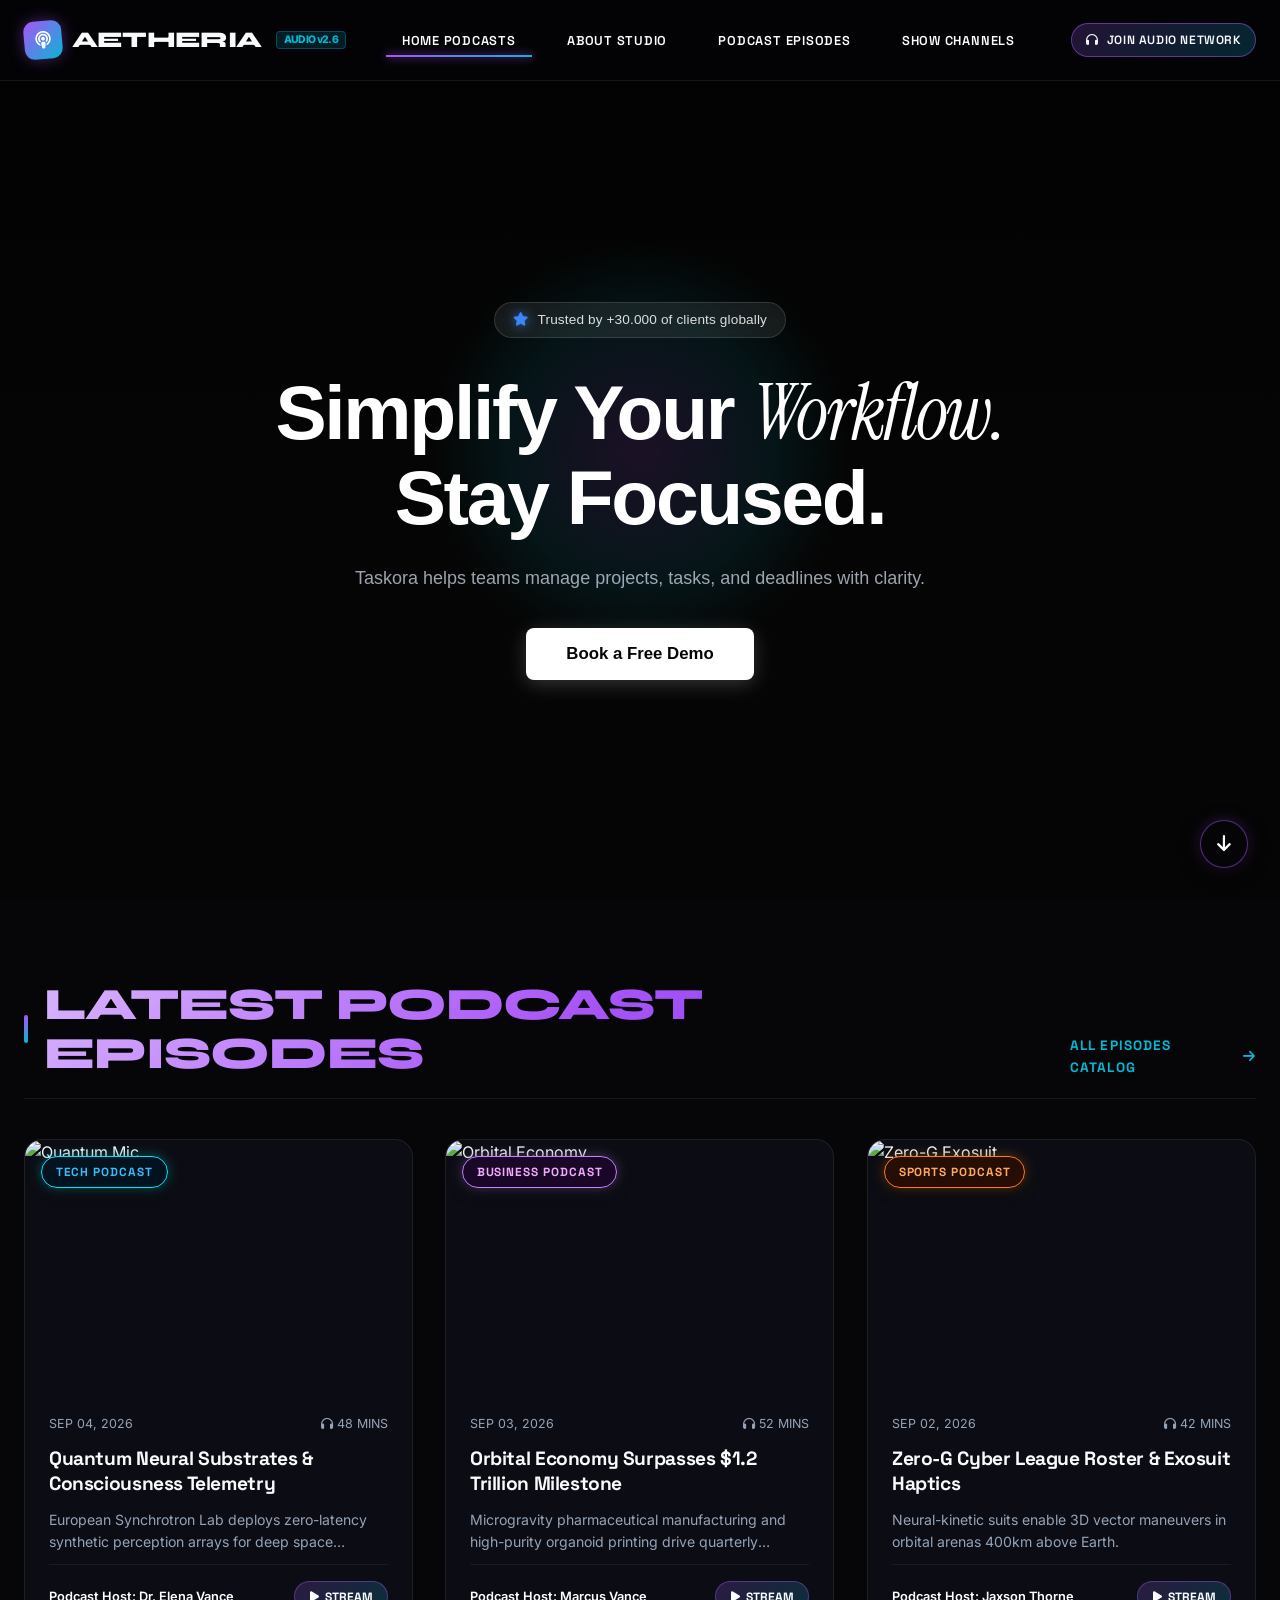
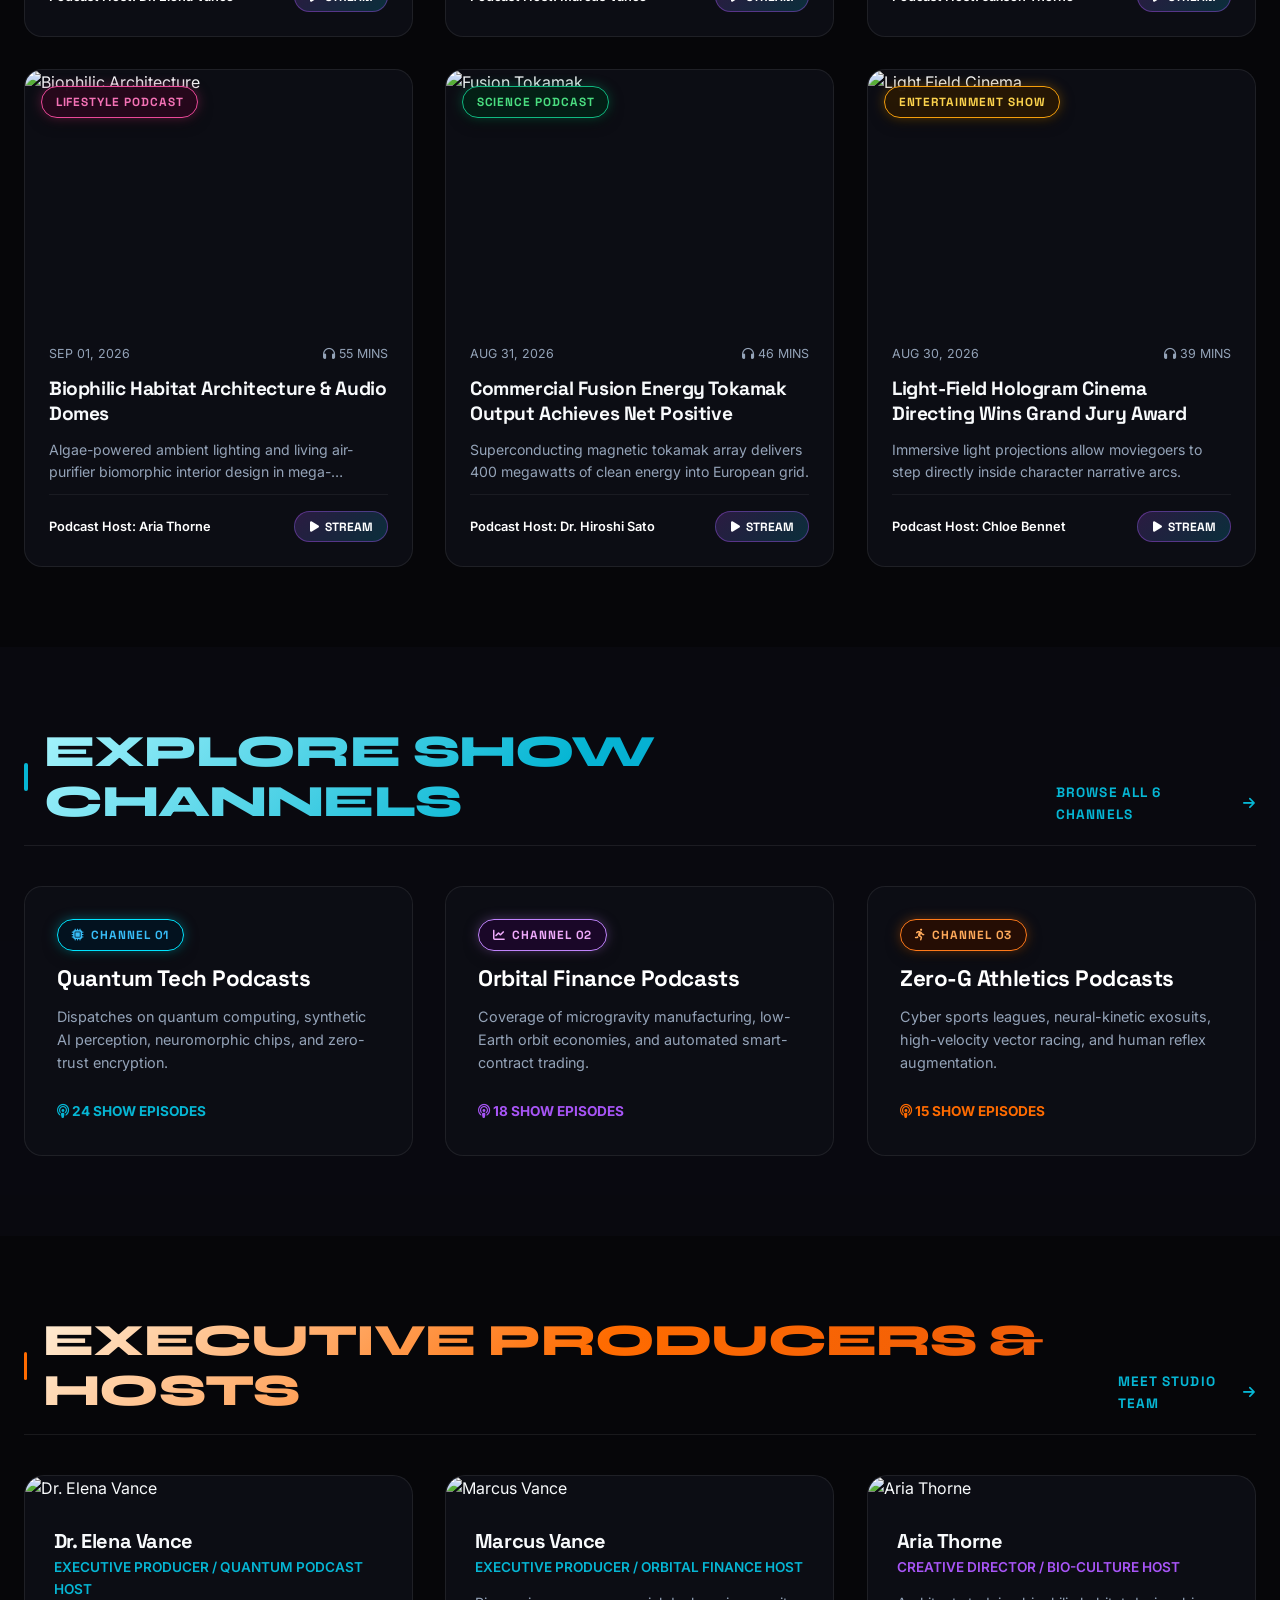
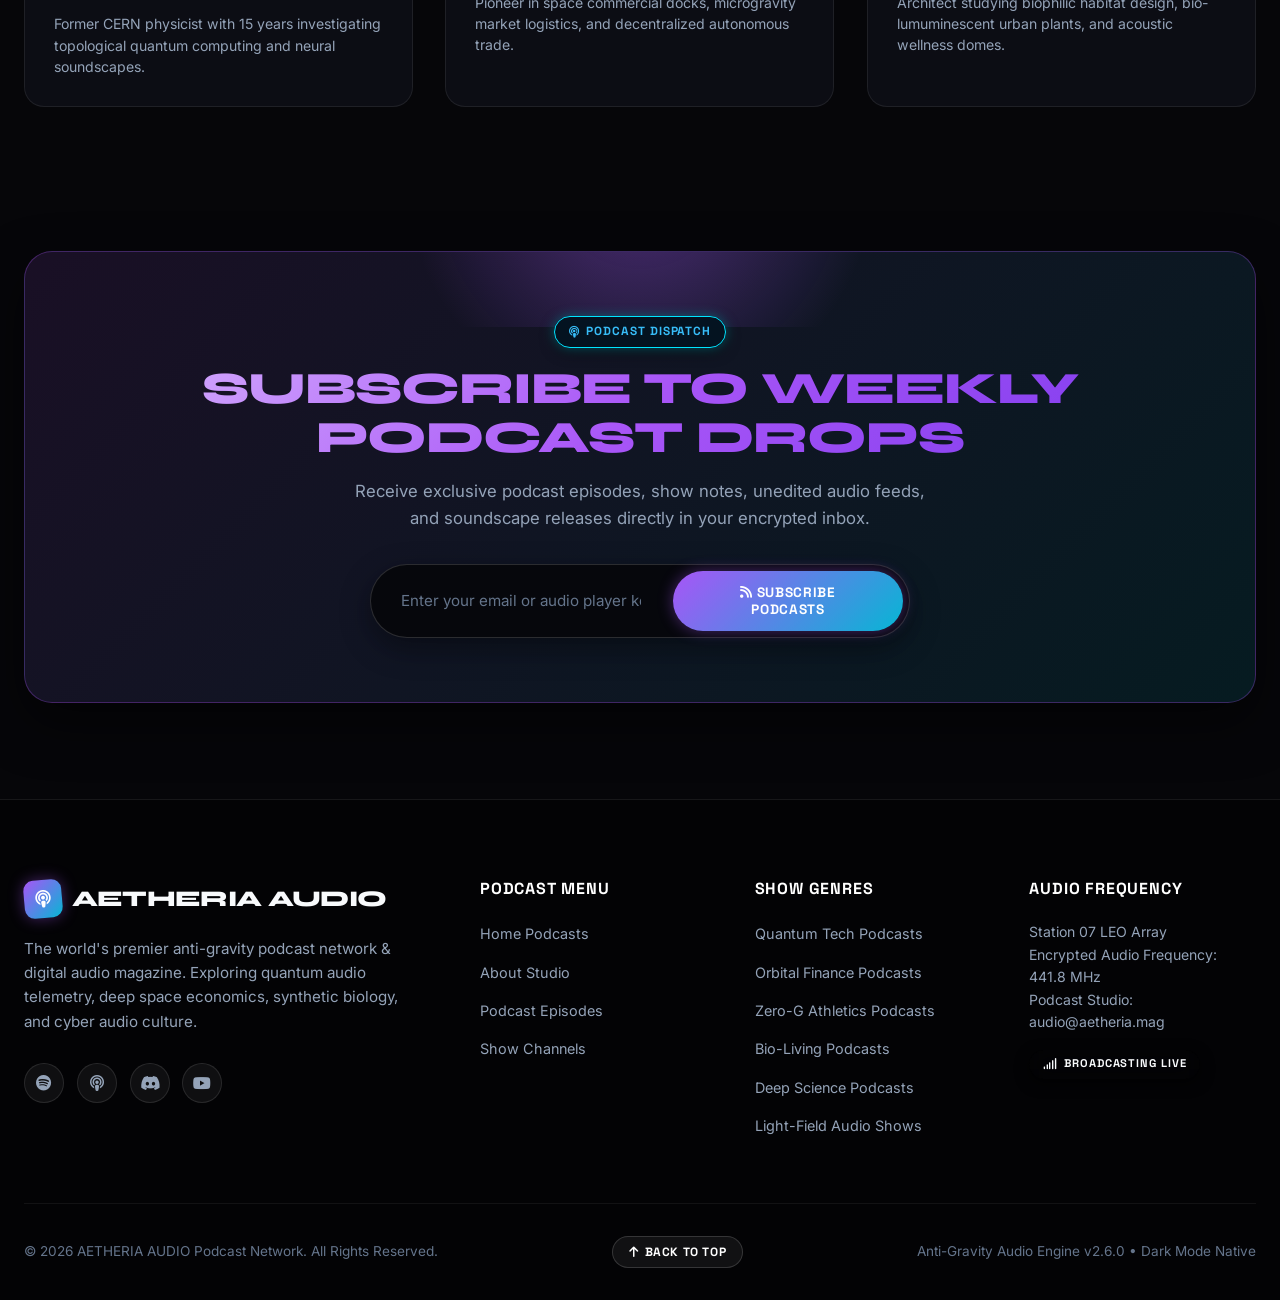
==== commit 696c0aa2: "Fix navigation, responsive layouts, badge contrast, scroll buttons, and add favicon" ====
--- a/index.html
+++ b/index.html
@@ -8,6 +8,8 @@
   
   <!-- Font Awesome Icons -->
   <link rel="stylesheet" href="https://cdnjs.cloudflare.com/ajax/libs/font-awesome/6.4.0/css/all.min.css">
+  <!-- Favicon -->
+  <link rel="icon" type="image/svg+xml" href="favicon.svg">
   <!-- Stylesheets -->
   <link rel="stylesheet" href="css/style.css">
 </head>
@@ -18,6 +20,36 @@
 
   <!-- Background Particles Canvas -->
   <canvas id="particles-canvas"></canvas>
+
+  <!-- Header Top Info Bar & Main Navigation Header Wrapper -->
+  <header class="news-page-header">
+    <!-- Main Navigation Header -->
+    <div class="main-header">
+      <div class="container nav-container">
+        <a href="index.html" class="brand-logo">
+          <div class="brand-icon"><i class="fas fa-podcast"></i></div>
+          AETHERIA <span class="brand-tag">AUDIO v2.6</span>
+        </a>
+
+        <!-- PODCAST NAVIGATION MENU -->
+        <ul class="nav-menu">
+          <li><a href="index.html" class="nav-link active">HOME PODCASTS</a></li>
+          <li><a href="about.html" class="nav-link">ABOUT STUDIO</a></li>
+          <li><a href="news.html" class="nav-link">PODCAST EPISODES</a></li>
+          <li><a href="categories.html" class="nav-link">SHOW CHANNELS</a></li>
+        </ul>
+
+        <div class="nav-actions">
+          <button class="btn-header-sub" onclick="document.getElementById('newsletter-box').scrollIntoView({behavior:'smooth'})">
+            <i class="fas fa-headphones"></i> JOIN AUDIO NETWORK
+          </button>
+          <button class="mobile-nav-toggle" aria-label="Toggle Navigation">
+            <i class="fas fa-bars"></i>
+          </button>
+        </div>
+      </div>
+    </div>
+  </header>
 
   <!-- TASKORA SaaS HERO SECTION -->
   <section class="taskora-hero-section">
@@ -30,39 +62,6 @@
       <div class="taskora-video-overlay"></div>
       <div class="taskora-bottom-fade"></div>
     </div>
-
-    <!-- Header Top Info Bar & Main Navigation Header Wrapper -->
-    <header class="news-page-header">
-      
-
-
-      <!-- Main Navigation Header -->
-      <div class="main-header">
-        <div class="container nav-container">
-          <a href="index.html" class="brand-logo">
-            <div class="brand-icon"><i class="fas fa-podcast"></i></div>
-            AETHERIA <span class="brand-tag">AUDIO v2.6</span>
-          </a>
-
-          <!-- PODCAST NAVIGATION MENU -->
-          <ul class="nav-menu">
-            <li><a href="index.html" class="nav-link active">HOME PODCASTS</a></li>
-            <li><a href="news.html" class="nav-link">PODCAST EPISODES</a></li>
-            <li><a href="categories.html" class="nav-link">SHOW CHANNELS</a></li>
-            <li><a href="about.html" class="nav-link">ABOUT STUDIO</a></li>
-          </ul>
-
-          <div class="nav-actions">
-            <button class="btn-header-sub" onclick="document.getElementById('newsletter-box').scrollIntoView({behavior:'smooth'})">
-              <i class="fas fa-headphones"></i> JOIN AUDIO NETWORK
-            </button>
-            <button class="mobile-nav-toggle" aria-label="Toggle Navigation">
-              <i class="fas fa-bars"></i>
-            </button>
-          </div>
-        </div>
-      </div>
-    </header>
 
     <!-- 3. HERO CONTENT CONTAINER -->
     <div class="taskora-hero-content">
@@ -378,9 +377,9 @@
           <h4 class="footer-col-title">PODCAST MENU</h4>
           <ul class="footer-links-list">
             <li><a href="index.html">Home Podcasts</a></li>
+            <li><a href="about.html">About Studio</a></li>
             <li><a href="news.html">Podcast Episodes</a></li>
             <li><a href="categories.html">Show Channels</a></li>
-            <li><a href="about.html">About Studio</a></li>
           </ul>
         </div>
 
@@ -410,10 +409,18 @@
 
       <div class="footer-bottom-bar">
         <span>© 2026 AETHERIA AUDIO Podcast Network. All Rights Reserved.</span>
+        <button class="footer-scroll-btn" onclick="window.scrollTo({top: 0, behavior: 'smooth'})" aria-label="Back to Top">
+          <i class="fas fa-arrow-up"></i> BACK TO TOP
+        </button>
         <span>Anti-Gravity Audio Engine v2.6.0 • Dark Mode Native</span>
       </div>
     </div>
   </footer>
+
+  <!-- Floating Top to Bottom / Back to Top Action Button (Visible in all sections) -->
+  <button id="floating-scroll-btn" class="floating-scroll-btn" aria-label="Scroll top to bottom">
+    <i class="fas fa-arrow-down" id="scroll-arrow-icon"></i>
+  </button>
 
   <!-- Scripts -->
   <script src="js/main.js"></script>
--- a/css/style.css
+++ b/css/style.css
@@ -69,7 +69,7 @@
   position: relative;
   overflow-x: hidden;
   -webkit-font-smoothing: antialiased;
-  padding-bottom: 90px; /* Space for Sticky Audio Player */
+  padding-bottom: 0;
 }
 
 /* Custom Cursor Glow */
@@ -432,27 +432,60 @@
   50% { transform: translateY(-12px) rotate(0.8deg); }
 }
 
-/* Category Badges */
+/* Category Badges - High Contrast */
 .badge-category {
   display: inline-flex;
   align-items: center;
   gap: 0.4rem;
-  padding: 0.3rem 0.8rem;
+  padding: 0.35rem 0.85rem;
   border-radius: 30px;
   font-family: var(--font-title);
-  font-size: 0.72rem;
-  font-weight: 700;
+  font-size: 0.74rem;
+  font-weight: 800;
   letter-spacing: 0.08em;
   text-transform: uppercase;
   width: fit-content;
-}
-
-.badge-tech { background: rgba(6, 182, 212, 0.15); color: #38bdf8; border: 1px solid rgba(6, 182, 212, 0.4); }
-.badge-business { background: rgba(168, 85, 247, 0.15); color: #c084fc; border: 1px solid rgba(168, 85, 247, 0.4); }
-.badge-sports { background: rgba(255, 107, 0, 0.15); color: #ff8c38; border: 1px solid rgba(255, 107, 0, 0.4); }
-.badge-lifestyle { background: rgba(236, 72, 153, 0.15); color: #f472b6; border: 1px solid rgba(236, 72, 153, 0.4); }
-.badge-science { background: rgba(16, 185, 129, 0.15); color: #34d399; border: 1px solid rgba(16, 185, 129, 0.4); }
-.badge-entertainment { background: rgba(245, 158, 11, 0.15); color: #fbbf24; border: 1px solid rgba(245, 158, 11, 0.4); }
+  backdrop-filter: blur(12px);
+  -webkit-backdrop-filter: blur(12px);
+  box-shadow: 0 4px 14px rgba(0, 0, 0, 0.7);
+}
+
+.badge-tech {
+  background: rgba(4, 20, 32, 0.94);
+  color: #38bdf8;
+  border: 1.5px solid #00e5ff;
+  box-shadow: 0 0 12px rgba(0, 229, 255, 0.35), 0 4px 14px rgba(0, 0, 0, 0.7);
+}
+.badge-business {
+  background: rgba(28, 8, 42, 0.94);
+  color: #f0abfc;
+  border: 1.5px solid #c084fc;
+  box-shadow: 0 0 12px rgba(192, 132, 252, 0.35), 0 4px 14px rgba(0, 0, 0, 0.7);
+}
+.badge-sports {
+  background: rgba(40, 14, 4, 0.94);
+  color: #ffaa5b;
+  border: 1.5px solid #ff7a1a;
+  box-shadow: 0 0 12px rgba(255, 122, 26, 0.35), 0 4px 14px rgba(0, 0, 0, 0.7);
+}
+.badge-lifestyle {
+  background: rgba(40, 8, 28, 0.94);
+  color: #f472b6;
+  border: 1.5px solid #ec4899;
+  box-shadow: 0 0 12px rgba(236, 72, 153, 0.35), 0 4px 14px rgba(0, 0, 0, 0.7);
+}
+.badge-science {
+  background: rgba(4, 32, 22, 0.94);
+  color: #4ade80;
+  border: 1.5px solid #10b981;
+  box-shadow: 0 0 12px rgba(16, 185, 129, 0.35), 0 4px 14px rgba(0, 0, 0, 0.7);
+}
+.badge-entertainment {
+  background: rgba(40, 24, 4, 0.94);
+  color: #fcd34d;
+  border: 1.5px solid #f59e0b;
+  box-shadow: 0 0 12px rgba(245, 158, 11, 0.35), 0 4px 14px rgba(0, 0, 0, 0.7);
+}
 
 /* Play Button Overlay on Podcast Covers */
 .podcast-play-btn {
@@ -1144,8 +1177,38 @@
   box-shadow: 0 0 20px var(--accent-purple-glow);
 }
 
-.category-section-block { margin-bottom: 5rem; scroll-margin-top: 100px; }
-.category-block-header { display: flex; align-items: center; justify-content: space-between; margin-bottom: 2rem; padding-bottom: 1rem; border-bottom: 2px solid rgba(255, 255, 255, 0.08); }
+.category-section-block { margin-bottom: 5rem; scroll-margin-top: 110px; }
+.category-block-header {
+  display: flex;
+  align-items: center;
+  justify-content: space-between;
+  margin-bottom: 2rem;
+  padding-bottom: 1rem;
+  border-bottom: 2px solid rgba(255, 255, 255, 0.08);
+  gap: 1.5rem;
+  flex-wrap: wrap;
+}
+
+.category-block-header > div {
+  display: flex;
+  align-items: center;
+  gap: 1rem;
+  flex-wrap: wrap;
+  flex: 1 1 auto;
+  min-width: 0;
+}
+
+.category-block-header h2 {
+  font-size: clamp(1.2rem, 2.2vw, 1.7rem) !important;
+  color: #fff;
+  margin: 0;
+  line-height: 1.3;
+}
+
+.category-block-header .view-all-link {
+  white-space: nowrap;
+  flex-shrink: 0;
+}
 
 /* ABOUT STYLES */
 .about-hero { padding: 5rem 0 4rem; text-align: center; }
@@ -1171,7 +1234,7 @@
 .team-card { background: var(--bg-card); border: 1px solid var(--bg-glass-border); border-radius: 20px; overflow: hidden; transition: all 0.4s ease; }
 .team-card:hover { transform: translateY(-8px); border-color: rgba(168, 85, 247, 0.4); box-shadow: var(--shadow-glow-purple); }
 
-.team-photo { width: 100%; height: 280px; object-fit: cover; transition: transform 0.6s ease; }
+.team-photo { width: 100%; height: 320px; object-fit: cover; object-position: center 15%; transition: transform 0.6s ease; }
 .team-card:hover .team-photo { transform: scale(1.05); }
 
 .team-info { padding: 1.8rem; }
@@ -1370,7 +1433,73 @@
 .footer-links-list { list-style: none; display: flex; flex-direction: column; gap: 0.8rem; }
 .footer-links-list a { color: var(--text-muted); text-decoration: none; font-size: 0.9rem; transition: color 0.2s ease, padding-left 0.2s ease; }
 .footer-links-list a:hover { color: var(--accent-cyan); padding-left: 4px; }
-.footer-bottom-bar { border-top: 1px solid rgba(255, 255, 255, 0.06); padding-top: 2rem; display: flex; justify-content: space-between; align-items: center; font-size: 0.85rem; color: var(--text-dim); }
+.footer-bottom-bar { border-top: 1px solid rgba(255, 255, 255, 0.06); padding-top: 2rem; display: flex; justify-content: space-between; align-items: center; font-size: 0.85rem; color: var(--text-dim); gap: 1rem; flex-wrap: wrap; }
+
+/* Footer Back to Top Button */
+.footer-scroll-btn {
+  display: inline-flex;
+  align-items: center;
+  gap: 0.4rem;
+  background: rgba(255, 255, 255, 0.06);
+  border: 1px solid rgba(255, 255, 255, 0.15);
+  color: #ffffff;
+  padding: 0.45rem 1rem;
+  border-radius: 20px;
+  font-family: var(--font-title);
+  font-size: 0.75rem;
+  font-weight: 700;
+  letter-spacing: 0.05em;
+  cursor: pointer;
+  transition: all 0.3s ease;
+}
+
+.footer-scroll-btn:hover {
+  background: linear-gradient(135deg, var(--accent-purple), var(--accent-cyan));
+  color: #fff;
+  border-color: transparent;
+  transform: translateY(-2px);
+  box-shadow: 0 4px 15px var(--accent-purple-glow);
+}
+
+/* Floating Scroll To Top / Bottom Action Button (Visible Across All Sections) */
+.floating-scroll-btn {
+  position: fixed;
+  bottom: 2rem;
+  right: 2rem;
+  width: 48px;
+  height: 48px;
+  border-radius: 50%;
+  background: rgba(6, 6, 9, 0.9);
+  border: 1.5px solid rgba(168, 85, 247, 0.5);
+  color: #ffffff;
+  display: flex;
+  align-items: center;
+  justify-content: center;
+  font-size: 1.15rem;
+  cursor: pointer;
+  z-index: 999;
+  backdrop-filter: blur(14px);
+  -webkit-backdrop-filter: blur(14px);
+  box-shadow: 0 6px 20px rgba(0, 0, 0, 0.6), 0 0 15px rgba(168, 85, 247, 0.25);
+  transition: all 0.35s cubic-bezier(0.16, 1, 0.3, 1);
+}
+
+.floating-scroll-btn:hover {
+  background: linear-gradient(135deg, var(--accent-purple), var(--accent-cyan));
+  border-color: transparent;
+  transform: translateY(-4px) scale(1.08);
+  box-shadow: 0 10px 25px rgba(0, 0, 0, 0.8), 0 0 20px var(--accent-purple-glow);
+}
+
+@media (max-width: 768px) {
+  .floating-scroll-btn {
+    bottom: 1.25rem;
+    right: 1.25rem;
+    width: 42px;
+    height: 42px;
+    font-size: 1rem;
+  }
+}
 
 /* MEDIA QUERIES */
 @media (max-width: 1280px) {
@@ -1385,54 +1514,116 @@
   .news-layout-wrapper { grid-template-columns: 1fr; }
   .news-sidebar { position: static; }
   .grid-4, .grid-3 { grid-template-columns: repeat(2, 1fr); }
+  .editorial-team-grid { grid-template-columns: repeat(2, 1fr); gap: 1.5rem; }
+  .editorial-team-grid .team-card:last-child:nth-child(odd) {
+    grid-column: span 2;
+    justify-self: center;
+    width: calc(50% - 0.75rem);
+  }
+  .team-photo { height: 300px; object-position: center 15%; }
   .footer-grid { grid-template-columns: 1fr 1fr; }
   .story-mission-grid, .contact-section-wrap, .staff-picks-container { grid-template-columns: 1fr; }
   .about-stats-grid { grid-template-columns: repeat(2, 1fr); }
-  .nav-menu { gap: 1rem; }
 }
 
 @media (max-width: 768px) {
-  .mobile-nav-toggle { display: block; }
-  .nav-menu {
-    position: fixed;
-    top: 80px;
-    left: 0;
-    width: 100vw;
-    background: rgba(6, 6, 9, 0.98);
-    backdrop-filter: blur(20px);
-    flex-direction: column;
-    padding: 2rem 0;
-    gap: 1.5rem;
-    border-bottom: 1px solid rgba(255, 255, 255, 0.1);
-    transform: translateY(-150%);
-    transition: transform 0.4s ease;
-  }
-  .nav-menu.mobile-open { transform: translateY(0); }
-  .grid-3, .grid-4, .trending-grid, .editorial-team-grid { grid-template-columns: 1fr; }
+  .grid-2, .grid-3, .grid-4, .trending-grid { grid-template-columns: 1fr; }
+  .editorial-team-grid { grid-template-columns: repeat(2, 1fr); gap: 1.5rem; }
+  .editorial-team-grid .team-card:last-child:nth-child(odd) {
+    grid-column: span 2;
+    justify-self: center;
+    width: calc(50% - 0.75rem);
+  }
+  .team-photo { height: 280px; object-position: center 15%; }
   .hero-featured-card { height: 460px; padding: 1.5rem; }
   .footer-grid { grid-template-columns: 1fr; }
   .footer-bottom-bar { flex-direction: column; gap: 1rem; text-align: center; }
   .sticky-audio-player { padding: 0 1rem; gap: 1rem; }
   .player-track-info { width: 180px; }
+  .section-header {
+    flex-direction: column;
+    align-items: flex-start;
+    gap: 1rem;
+  }
+  .category-block-header {
+    flex-direction: column;
+    align-items: flex-start;
+    gap: 1rem;
+  }
+  .category-block-header > div {
+    flex-direction: column;
+    align-items: flex-start;
+    gap: 0.6rem;
+    width: 100%;
+  }
+  .newsletter-section {
+    padding: 3rem 1.5rem;
+    margin: 3rem auto;
+    border-radius: 20px;
+    width: 100%;
+    box-sizing: border-box;
+  }
+  .newsletter-title {
+    font-size: clamp(1.4rem, 5vw, 1.9rem);
+  }
+  .newsletter-form {
+    flex-direction: column;
+    background: transparent;
+    border: none;
+    padding: 0;
+    box-shadow: none;
+    gap: 0.75rem;
+    width: 100%;
+    max-width: 100%;
+  }
+  .newsletter-input {
+    width: 100%;
+    background: rgba(6, 6, 9, 0.9);
+    border: 1px solid rgba(255, 255, 255, 0.15);
+    border-radius: 30px;
+    padding: 0.85rem 1.2rem;
+    text-align: center;
+    box-sizing: border-box;
+  }
+  .btn-subscribe {
+    width: 100%;
+    padding: 0.85rem 1.5rem;
+    border-radius: 30px;
+    box-sizing: border-box;
+  }
+}
+
+@media (max-width: 580px) {
+  .editorial-team-grid { grid-template-columns: 1fr; }
+  .editorial-team-grid .team-card:last-child:nth-child(odd) {
+    grid-column: auto;
+    width: 100%;
+  }
+  .team-photo { height: 320px; object-position: center 15%; }
+  .newsletter-section {
+    padding: 2.5rem 1.2rem;
+    margin: 2rem auto;
+  }
 }
 
 /* ==========================================================================
    CINEMATIC VIDEO HERO SECTION (Podcast Episodes Page)
    ========================================================================== */
 
-/* Header floating over video on news page */
+/* Header floating and fixed while scrolling across all pages */
 .news-page-header {
-  position: absolute;
+  position: fixed;
   top: 0;
   left: 0;
   width: 100%;
-  z-index: 100;
-  background: transparent !important;
+  z-index: 1000;
+  background: transparent;
   pointer-events: auto;
+  transition: all 0.3s ease;
 }
 
 .news-page-header .header-top-bar {
-  background: rgba(6, 6, 9, 0.4) !important;
+  background: rgba(6, 6, 9, 0.4);
   backdrop-filter: blur(10px);
   -webkit-backdrop-filter: blur(10px);
   border-bottom: 1px solid rgba(255, 255, 255, 0.08);
@@ -1440,13 +1631,22 @@
 }
 
 .news-page-header .main-header {
-  position: relative !important;
-  top: auto !important;
-  background: transparent !important;
-  backdrop-filter: none !important;
-  -webkit-backdrop-filter: none !important;
-  border-bottom: none !important;
-  box-shadow: none !important;
+  position: relative;
+  top: auto;
+  background: rgba(6, 6, 9, 0.65);
+  backdrop-filter: blur(16px);
+  -webkit-backdrop-filter: blur(16px);
+  border-bottom: 1px solid rgba(255, 255, 255, 0.08);
+  box-shadow: none;
+  transition: all 0.3s ease;
+}
+
+.news-page-header .main-header.scrolled {
+  background: rgba(6, 6, 9, 0.96) !important;
+  backdrop-filter: blur(20px) !important;
+  -webkit-backdrop-filter: blur(20px) !important;
+  border-bottom: 1px solid rgba(255, 255, 255, 0.12) !important;
+  box-shadow: 0 10px 30px rgba(0, 0, 0, 0.8) !important;
 }
 
 .news-page-header .nav-link {
@@ -2971,6 +3171,7 @@
 .btn-split-primary {
   display: inline-flex;
   align-items: center;
+  justify-content: center;
   gap: 0.6rem;
   font-family: 'Cabin', sans-serif;
   font-weight: 600;
@@ -2983,6 +3184,8 @@
   cursor: pointer;
   box-shadow: 0 4px 25px rgba(255, 255, 255, 0.22);
   transition: transform 0.25s ease, box-shadow 0.25s ease;
+  box-sizing: border-box;
+  text-align: center;
 }
 
 .btn-split-primary:hover {
@@ -2993,6 +3196,7 @@
 .btn-split-secondary {
   display: inline-flex;
   align-items: center;
+  justify-content: center;
   gap: 0.6rem;
   font-family: 'Cabin', sans-serif;
   font-weight: 600;
@@ -3001,10 +3205,12 @@
   background: rgba(255, 255, 255, 0.08);
   border: 1px solid rgba(255, 255, 255, 0.16);
   border-radius: 9999px;
-  padding: 14px 28px;
+  padding: 14px 32px;
   text-decoration: none;
   backdrop-filter: blur(10px);
   transition: background 0.25s ease, transform 0.25s ease;
+  box-sizing: border-box;
+  text-align: center;
 }
 
 .btn-split-secondary:hover {
@@ -3273,21 +3479,113 @@
 }
 
 /* Responsive Breakpoints for Split Hero */
-@media (max-width: 992px) {
+@media (max-width: 1024px) {
+  .about-split-hero {
+    min-height: auto;
+    padding: 160px 1.5rem 3.5rem;
+  }
   .split-hero-container {
     grid-template-columns: 1fr;
-    gap: 3rem;
+    gap: 2.5rem;
   }
   .split-hero-left {
     align-items: center;
     text-align: center;
   }
+  .hero-pill-badge {
+    margin-bottom: 1.5rem;
+    align-self: center;
+    display: inline-flex;
+  }
+  .split-hero-headline {
+    font-size: clamp(26px, 4.5vw, 42px);
+  }
   .split-hero-desc {
     margin-left: auto;
     margin-right: auto;
+    max-width: 600px;
+  }
+  .split-hero-ctas {
+    display: flex;
+    justify-content: center;
+    align-items: center;
+    gap: 1rem;
+    width: 100%;
+    margin-bottom: 2.5rem;
+  }
+  .btn-split-primary,
+  .btn-split-secondary {
+    flex: 1 1 0;
+    max-width: 250px;
+    height: 52px;
+    padding: 14px 24px;
+    font-size: 0.95rem;
+    display: inline-flex;
+    align-items: center;
+    justify-content: center;
+    box-sizing: border-box;
+    text-align: center;
+  }
+  .split-metrics-row {
+    justify-content: center;
   }
   .chip-left, .chip-right {
     display: none;
+  }
+}
+
+@media (max-width: 640px) {
+  .about-split-hero {
+    padding: 140px 1rem 3rem;
+  }
+  .hero-pill-badge {
+    margin-bottom: 1.2rem;
+    padding: 5px 14px;
+    align-self: center;
+    display: inline-flex;
+    max-width: 100%;
+  }
+  .badge-txt {
+    font-size: 0.72rem;
+  }
+  .split-hero-headline {
+    font-size: clamp(22px, 6.5vw, 32px);
+    line-height: 1.2;
+    word-break: break-word;
+  }
+  .split-hero-desc {
+    font-size: 0.95rem;
+    margin-bottom: 1.8rem;
+  }
+  .split-hero-ctas {
+    flex-direction: column;
+    width: 100%;
+    gap: 0.8rem;
+    margin-bottom: 2rem;
+  }
+  .btn-split-primary,
+  .btn-split-secondary {
+    width: 100%;
+    max-width: 100%;
+    height: 48px;
+    padding: 12px 20px;
+    font-size: 0.92rem;
+    display: flex;
+    align-items: center;
+    justify-content: center;
+    box-sizing: border-box;
+    text-align: center;
+  }
+  .split-metrics-row {
+    gap: 1rem;
+    flex-wrap: wrap;
+    justify-content: center;
+  }
+  .metric-val {
+    font-size: 1.4rem;
+  }
+  .metric-lbl {
+    font-size: 0.75rem;
   }
 }
 
@@ -3658,7 +3956,7 @@
   background: rgba(255, 255, 255, 0.15);
 }
 
-@media (max-width: 991px) {
+@media (max-width: 1024px) {
   /* Show hamburger button */
   .mobile-nav-toggle {
     display: flex;
